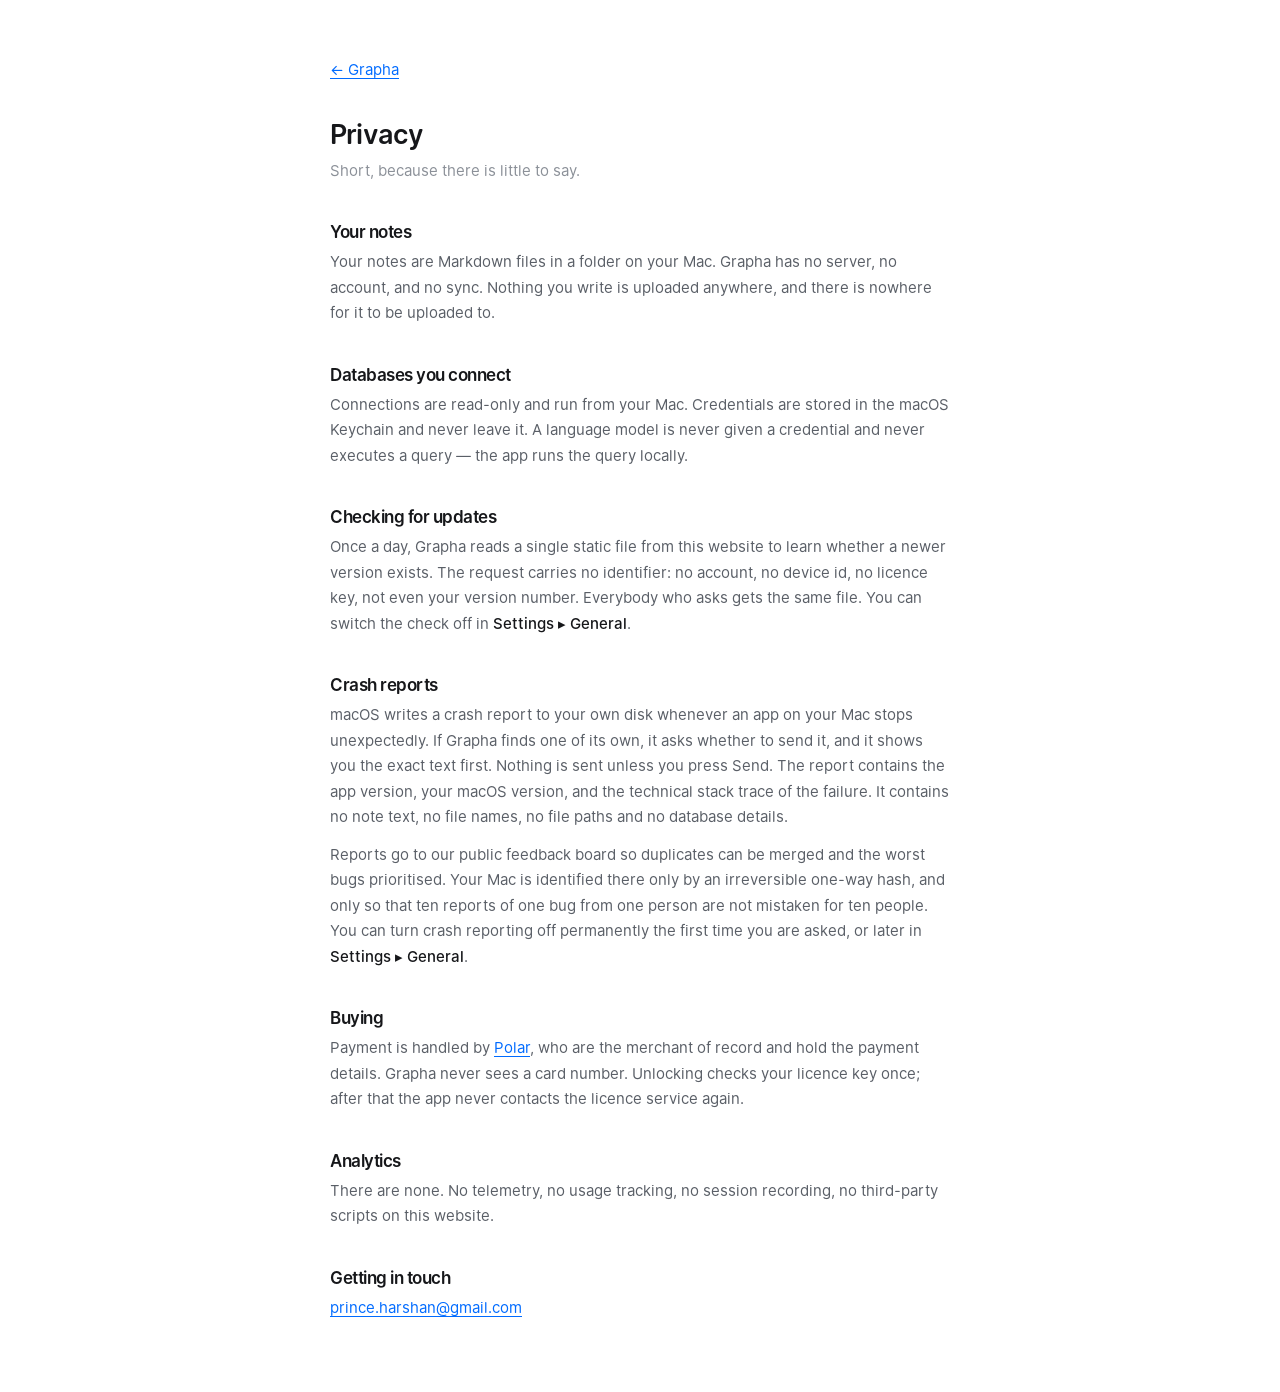
==== privacy.html @ dfa570d2 "The homepage" ====
<!doctype html>
<html lang="en">
<head>
<meta charset="utf-8">
<meta name="viewport" content="width=device-width, initial-scale=1">
<title>Privacy — Grapha</title>
<meta name="theme-color" content="#F7F8FA" media="(prefers-color-scheme: light)">
<meta name="theme-color" content="#121316" media="(prefers-color-scheme: dark)">
<link rel="icon" href="favicon.svg" type="image/svg+xml">
<link rel="stylesheet" href="styles.css">
<style>
  /* A reading page. It borrows the site's tokens from `styles.css` — one
     palette, one type scale, so this page cannot drift away from the homepage
     the way a second stylesheet would. */
  .page { max-width: 660px; margin: 0 auto; padding: 56px 20px 72px; }
  .page h1 { font-size: var(--t-27); font-weight: 600; letter-spacing: -0.028em; margin: 0 0 8px; }
  .page .sub { color: var(--ink-3); margin: 0 0 40px; font-size: var(--t-15); }
  .page h2 { font-size: var(--t-17); font-weight: 600; margin: 40px 0 8px; }
  .page p, .page li { font-size: var(--t-15); line-height: 1.7; color: var(--ink-2); }
  .page p + p { margin-top: 12px; }
  .page ul { padding-left: 1.2em; }
  .page li { margin-bottom: 4px; }
  .page strong { color: var(--ink); font-weight: 500; }
  .page a { color: var(--accent); text-decoration: underline; text-underline-offset: 3px; }
  .back { display: inline-block; margin-bottom: 40px; font-size: var(--t-15); color: var(--ink-3); text-decoration: none; }
  .back:hover { color: var(--ink-2); }
</style>
</head>
<body>
<div class="page">
  <a class="back" href="./">&larr; Grapha</a>

  <h1>Privacy</h1>
  <p class="sub">Short, because there is little to say.</p>

  <h2>Your notes</h2>
  <p>Your notes are Markdown files in a folder on your Mac. Grapha has no server, no account, and no sync. Nothing you write is uploaded anywhere, and there is nowhere for it to be uploaded to.</p>

  <h2>Databases you connect</h2>
  <p>Connections are read-only and run from your Mac. Credentials are stored in the macOS Keychain and never leave it. A language model is never given a credential and never executes a query &mdash; the app runs the query locally.</p>

  <h2>Checking for updates</h2>
  <p>Once a day, Grapha reads a single static file from this website to learn whether a newer version exists. The request carries no identifier: no account, no device id, no licence key, not even your version number. Everybody who asks gets the same file. You can switch the check off in <strong>Settings &#9656; General</strong>.</p>

  <h2>Crash reports</h2>
  <p>macOS writes a crash report to your own disk whenever an app on your Mac stops unexpectedly. If Grapha finds one of its own, it asks whether to send it, and it shows you the exact text first. Nothing is sent unless you press Send. The report contains the app version, your macOS version, and the technical stack trace of the failure. It contains no note text, no file names, no file paths and no database details.</p>
  <p>Reports go to our public feedback board so duplicates can be merged and the worst bugs prioritised. Your Mac is identified there only by an irreversible one-way hash, and only so that ten reports of one bug from one person are not mistaken for ten people. You can turn crash reporting off permanently the first time you are asked, or later in <strong>Settings &#9656; General</strong>.</p>

  <h2>Buying</h2>
  <p>Payment is handled by <a href="https://polar.sh">Polar</a>, who are the merchant of record and hold the payment details. Grapha never sees a card number. Unlocking checks your licence key once; after that the app never contacts the licence service again.</p>

  <h2>Analytics</h2>
  <p>There are none. No telemetry, no usage tracking, no session recording, no third-party scripts on this website.</p>

  <h2>Getting in touch</h2>
  <p><a href="mailto:prince.harshan@gmail.com">prince.harshan@gmail.com</a></p>
</div>
</body>
</html>
---- styles.css ----
/* Generated by site/concepts/tools/mksite.py — edit concepts/base.css and concepts/e.css. */

@font-face { font-family: "Open Runde"; src: url("fonts/OpenRunde-Regular.woff2") format("woff2"); font-weight: 400; font-style: normal; font-display: swap; }
@font-face { font-family: "Open Runde"; src: url("fonts/OpenRunde-Medium.woff2") format("woff2"); font-weight: 500; font-style: normal; font-display: swap; }
@font-face { font-family: "Open Runde"; src: url("fonts/OpenRunde-Semibold.woff2") format("woff2"); font-weight: 600; font-style: normal; font-display: swap; }
@font-face { font-family: "Lora"; src: url("fonts/Lora-roman-latin.woff2") format("woff2"); font-weight: 400; font-style: normal; font-display: swap; }
@font-face { font-family: "Lora"; src: url("fonts/Lora-italic-latin.woff2") format("woff2"); font-weight: 400; font-style: italic; font-display: swap; }
@font-face { font-family: "JetBrains Mono"; src: url("fonts/JetBrainsMono-Regular.woff2") format("woff2"); font-weight: 400; font-style: normal; font-display: swap; }

/* Agent marks. Cursor's and Codex's are near-black, so each sits on the
   same faint neutral disc rather than a white badge — the app's own
   invisible-mask trick, which survives either ground. */
.mark { background-repeat: no-repeat; background-position: center; }
.mark-claude { background-image: url("logos/claude.png"); }
.mark-cursor { background-image: url("logos/cursor.png"); }
.mark-codex { background-image: url("logos/codex.png"); }

/* ═══════════════════════════════════════════════════════════════════════════
   Shared ground for the three landing-page concepts.

   Tokens start from the app's own (DESIGN-SYSTEM.md) and warm the *ground*
   only — this page is the edge layer, where the brand spec says colour and
   warmth are allowed. The editor surfaces drawn inside the page keep the
   app's real cool neutrals so a screenshot never disagrees with the product.
   ═══════════════════════════════════════════════════════════════════════════ */

:root {
  /* Ground — mostly pure white (owner, 2026-08-02). `--paper-deep` is the
     app's own grey (`--page` / GraphaDesign canvas) and is the CONTRAST
     ground: the few sections that need to separate, and nothing else. */
  --paper:        #FFFFFF;
  --paper-deep:   #F7F8FA;
  --surface:      #FFFFFF;
  --surface-sunk: #F7F8FA;

  /* The app's real editor neutrals — cool, unchanged, for product surfaces. */
  --app-canvas:   #F7F8FA;
  --app-surface:  #FFFFFF;
  --app-hairline: #E4E7EC;

  /* The primary button inverts with the ground: dark pill on light, light
     pill on dark. Declared as tokens so one `.cta` serves both themes. */
  --cta-top:  #2B2D33;
  --cta-bot:  #16171A;
  --cta-fg:   #FFFFFF;
  --cta-ts:   0 1px 1px rgba(0, 0, 0, 0.18);
  --cta-edge: rgba(255, 255, 255, 0.10);

  /* Atmosphere. Light pages get almost none of it; dark pages get all of it. */
  --grain:     0;
  /* Pure white means pure white (owner, 2026-08-02): no wash under the hero or
     the closing block, and no halo behind the primary button. Dark keeps all
     three — on a near-black ground the glow is what stops the page reading as
     one flat rectangle. */
  --glow-a:    transparent;
  --glow-b:    transparent;
  --halo-base: transparent;

  --ink:      #16171A;
  --ink-2:    #5A5F67;
  --ink-3:    #8B9098;
  --hairline: rgba(22, 23, 26, 0.065);
  --hairline-2: rgba(22, 23, 26, 0.13);

  --accent:      #006BFF;
  --accent-tint: #E3EEFF;
  --accent-ink:  #0057D1;

  /* Spark palette — the brand's content hues. Used one per section, never two
     in the same frame. */
  --sp-blue:   #0086FC;
  --sp-sky:    #57BEF7;
  --sp-violet: #7A5CFF;
  --sp-green:  #17B877;
  --sp-sun:    #FFB024;
  --sp-coral:  #F26B45;
  --sp-pink:   #F368AC;

  --tint-violet: #ECE7FF;
  --tint-green:  #DBF6EA;
  --tint-sun:    #FFF1D2;
  --tint-coral:  #FDE6DD;

  --font-ui:    "Open Runde", -apple-system, BlinkMacSystemFont, sans-serif;
  --font-prose: "Lora", Georgia, serif;
  --font-mono:  "JetBrains Mono", ui-monospace, SFMono-Regular, monospace;

  /* One scale, used everywhere. */
  --t-11: 11px; --t-13: 13px; --t-15: 15px; --t-17: 17px;
  --t-21: 21px; --t-27: 27px; --t-34: 34px; --t-44: 44px; --t-60: 60px;

  --r-chip: 8px; --r-control: 12px; --r-card: 16px; --r-big: 24px; --r-pill: 999px;

  --page: 1080px;
  --column: 680px;

  /* Single light source, top-down, neutral-not-black (visual-shadow-direction,
     visual-no-pure-black-shadow, visual-layered-shadows). */
  --lift-1: 0 1px 2px rgba(22, 23, 26, 0.05),
            0 2px 6px rgba(22, 23, 26, 0.04);
  --lift-2: 0 1px 2px rgba(22, 23, 26, 0.06),
            0 4px 10px rgba(22, 23, 26, 0.05),
            0 12px 28px rgba(22, 23, 26, 0.04);
  --lift-3: 0 2px 4px rgba(22, 23, 26, 0.07),
            0 10px 24px rgba(22, 23, 26, 0.07),
            0 32px 64px rgba(22, 23, 26, 0.07);

  --t-press: 140ms;
  --t-state: 220ms;
  --t-move:  340ms;
  --ease-out: cubic-bezier(0.22, 1, 0.36, 1);
  --ease-in:  cubic-bezier(0.64, 0, 0.78, 0);
  --ease-soft: cubic-bezier(0.2, 0.85, 0.25, 1);
}

@media (prefers-color-scheme: dark) { :root { color-scheme: dark; } }
:root[data-theme="dark"] { color-scheme: dark; }
:root[data-theme="light"] { color-scheme: light; }

/* Token-level dark. Components never style inside a media query. */
@media (prefers-color-scheme: dark) {
  :root {
    /* Night is nearly black (owner, 2026-08-02: "I also like the blackness of
       dark mode, of option D"). These are D's grounds — the page darker than
       the cards it holds, so elevation still reads without a single hairline
       getting brighter. */
    --paper:        #0B0C0E;
    --paper-deep:   #08090A;
    --surface:      #17181C;
    --surface-sunk: #101115;

    --app-canvas:   #101114;
    --app-surface:  #1A1B1F;
    --app-hairline: #26272C;

    --cta-top:  #FFFFFF;
    --cta-bot:  #E6E7EA;
    --cta-fg:   #0E0F12;
    --cta-ts:   none;
    --cta-edge: rgba(255, 255, 255, 0.90);

    --grain:     0.5;
    --glow-a:    rgba(76, 147, 255, 0.46);
    --glow-b:    rgba(122, 92, 255, 0.20);
    --halo-base: rgba(76, 147, 255, 0.30);

    --ink:      #F2F3F5;
    --ink-2:    #A8ADB5;
    --ink-3:    #767B83;
    --hairline: rgba(255, 250, 245, 0.10);
    --hairline-2: rgba(255, 250, 245, 0.18);

    --accent:      #3A8BFF;
    --accent-tint: #16243D;
    --accent-ink:  #77AEFF;

    --tint-violet: #221D3B;
    --tint-green:  #0E2A21;
    --tint-sun:    #2E2413;
    --tint-coral:  #301B15;

    --lift-1: inset 0 1px 0 0 rgba(255, 250, 245, 0.05),
              0 1px 2px rgba(0, 0, 0, 0.40);
    --lift-2: inset 0 1px 0 0 rgba(255, 250, 245, 0.06),
              0 2px 4px rgba(0, 0, 0, 0.44),
              0 12px 32px rgba(0, 0, 0, 0.32);
    --lift-3: inset 0 1px 0 0 rgba(255, 250, 245, 0.07),
              0 4px 8px rgba(0, 0, 0, 0.48),
              0 32px 64px rgba(0, 0, 0, 0.42);
  }
}

:root[data-theme="dark"] {
  --paper:        #0B0C0E;
  --paper-deep:   #08090A;
  --surface:      #17181C;
  --surface-sunk: #101115;
  --cta-top:  #FFFFFF;
  --cta-bot:  #E6E7EA;
  --cta-fg:   #0E0F12;
  --cta-ts:   none;
  --cta-edge: rgba(255, 255, 255, 0.90);
  --grain:     0.5;
  --glow-a:    rgba(76, 147, 255, 0.46);
  --glow-b:    rgba(122, 92, 255, 0.20);
  --halo-base: rgba(76, 147, 255, 0.30);
  --app-canvas:   #101114;
  --app-surface:  #1A1B1F;
  --app-hairline: #26272C;
  --ink:      #F2F3F5;
  --ink-2:    #A8ADB5;
  --ink-3:    #767B83;
  --hairline: rgba(255, 250, 245, 0.10);
  --hairline-2: rgba(255, 250, 245, 0.18);
  --accent:      #3A8BFF;
  --accent-tint: #16243D;
  --accent-ink:  #77AEFF;
  --tint-violet: #221D3B;
  --tint-green:  #0E2A21;
  --tint-sun:    #2E2413;
  --tint-coral:  #301B15;
  --lift-1: inset 0 1px 0 0 rgba(255, 250, 245, 0.05),
            0 1px 2px rgba(0, 0, 0, 0.40);
  --lift-2: inset 0 1px 0 0 rgba(255, 250, 245, 0.06),
            0 2px 4px rgba(0, 0, 0, 0.44),
            0 12px 32px rgba(0, 0, 0, 0.32);
  --lift-3: inset 0 1px 0 0 rgba(255, 250, 245, 0.07),
            0 4px 8px rgba(0, 0, 0, 0.48),
            0 32px 64px rgba(0, 0, 0, 0.42);
}

:root[data-theme="light"] {
  --paper:        #FFFFFF;
  --paper-deep:   #F7F8FA;
  --surface:      #FFFFFF;
  --surface-sunk: #F7F8FA;
  --cta-top:  #2B2D33;
  --cta-bot:  #16171A;
  --cta-fg:   #FFFFFF;
  --cta-ts:   0 1px 1px rgba(0, 0, 0, 0.18);
  --cta-edge: rgba(255, 255, 255, 0.10);
  --grain:     0;
  /* Pure white means pure white (owner, 2026-08-02): no wash under the hero or
     the closing block, and no halo behind the primary button. Dark keeps all
     three — on a near-black ground the glow is what stops the page reading as
     one flat rectangle. */
  --glow-a:    transparent;
  --glow-b:    transparent;
  --halo-base: transparent;
  --app-canvas:   #F7F8FA;
  --app-surface:  #FFFFFF;
  --app-hairline: #E4E7EC;
  --ink:      #16171A;
  --ink-2:    #5A5F67;
  --ink-3:    #8B9098;
  --hairline: rgba(22, 23, 26, 0.065);
  --hairline-2: rgba(22, 23, 26, 0.13);
  --accent:      #006BFF;
  --accent-tint: #E3EEFF;
  --accent-ink:  #0057D1;
  --tint-violet: #ECE7FF;
  --tint-green:  #DBF6EA;
  --tint-sun:    #FFF1D2;
  --tint-coral:  #FDE6DD;
  --lift-1: 0 1px 2px rgba(22, 23, 26, 0.05), 0 2px 6px rgba(22, 23, 26, 0.04);
  --lift-2: 0 1px 2px rgba(22, 23, 26, 0.06), 0 4px 10px rgba(22, 23, 26, 0.05),
            0 12px 28px rgba(22, 23, 26, 0.04);
  --lift-3: 0 2px 4px rgba(22, 23, 26, 0.07), 0 10px 24px rgba(22, 23, 26, 0.07),
            0 32px 64px rgba(22, 23, 26, 0.07);
}

/* ── Reset ─────────────────────────────────────────────────────────────── */

*, *::before, *::after { box-sizing: border-box; }

body {
  margin: 0;
  background: var(--paper);
  color: var(--ink);
  font-family: var(--font-ui);
  font-size: var(--t-17);
  line-height: 1.55;
  font-synthesis: none;
  -webkit-font-smoothing: antialiased;
  text-rendering: optimizeLegibility;
  overflow-x: hidden;
}

img, svg { display: block; max-width: 100%; }
a { color: inherit; }
button { font: inherit; color: inherit; }

::selection { background: rgba(0, 107, 255, 0.16); }

:where(a, button, summary, [tabindex]):focus-visible {
  outline: 2px solid var(--accent);
  outline-offset: 3px;
  border-radius: 4px;
}

h1, h2, h3, h4 {
  margin: 0;
  font-weight: 600;              /* Bold caps at 600, never 700. */
  letter-spacing: -0.028em;
  line-height: 1.06;
  text-wrap: balance;
}
p { margin: 0; text-wrap: pretty; }

.u-mono { font-family: var(--font-mono); font-variant-numeric: tabular-nums; }
.u-num  { font-variant-numeric: tabular-nums; }

/* ── Small shared pieces every concept uses ────────────────────────────── */

.wrap { width: 100%; max-width: var(--page); margin: 0 auto; padding: 0 32px; }

/* Primary button — full shadow anatomy, one light source, subtle gradient. */
.cta {
  display: inline-flex;
  align-items: center;
  gap: 9px;
  height: 48px;
  padding: 0 22px;
  border: 0;
  border-radius: var(--r-pill);
  background: linear-gradient(to bottom, var(--cta-top), var(--cta-bot));
  color: var(--cta-fg);
  font-size: var(--t-15);
  font-weight: 500;
  text-decoration: none;
  white-space: nowrap;
  cursor: pointer;
  box-shadow:
    0 0 0 0.5px rgba(0, 0, 0, 0.28),
    inset 0 0 0 1px rgba(255, 255, 255, 0.05),
    inset 0 1px 0 var(--cta-edge),
    0 1px 2px rgba(22, 23, 26, 0.14),
    0 2px 5px rgba(22, 23, 26, 0.09),
    0 6px 14px rgba(22, 23, 26, 0.06);
  text-shadow: var(--cta-ts);
  transition: transform var(--t-press) var(--ease-out),
              box-shadow var(--t-press) var(--ease-out);
}
.cta:hover {
  box-shadow:
    0 0 0 0.5px rgba(0, 0, 0, 0.30),
    inset 0 0 0 1px rgba(255, 255, 255, 0.06),
    inset 0 1px 0 var(--cta-edge),
    0 2px 4px rgba(22, 23, 26, 0.16),
    0 6px 12px rgba(22, 23, 26, 0.10),
    0 14px 28px rgba(22, 23, 26, 0.08);
}
.cta:active { transform: scale(0.985); }
.cta .os { opacity: 0.62; }

.cta-quiet {
  display: inline-flex;
  align-items: center;
  gap: 8px;
  height: 48px;
  padding: 0 20px;
  border-radius: var(--r-pill);
  background: var(--surface);
  border: 1px solid var(--hairline);
  box-shadow: var(--lift-1);
  color: var(--ink);
  font-size: var(--t-15);
  font-weight: 500;
  text-decoration: none;
  transition: box-shadow var(--t-press) var(--ease-out),
              border-color var(--t-press) var(--ease-out),
              transform var(--t-press) var(--ease-out);
}
.cta-quiet:hover { box-shadow: var(--lift-2); border-color: var(--hairline-2); }
.cta-quiet:active { transform: scale(0.985); }

/* Eyebrow — uppercase needs tracking (type-letter-spacing-uppercase). */
.eyebrow {
  font-size: var(--t-11);
  font-weight: 600;
  letter-spacing: 0.11em;
  text-transform: uppercase;
}

/* A label as the app draws it: uppercase, unique, one of seven hues. */
.label-pill {
  display: inline-flex;
  align-items: center;
  height: 22px;
  padding: 0 9px;
  border-radius: var(--r-chip);
  font-size: var(--t-11);
  font-weight: 600;
  letter-spacing: 0.08em;
  white-space: nowrap;
}
.lp-violet { background: var(--tint-violet); color: var(--sp-violet); }
.lp-green  { background: var(--tint-green);  color: var(--sp-green); }
.lp-sun    { background: var(--tint-sun);    color: #B4700A; }
.lp-coral  { background: var(--tint-coral);  color: var(--sp-coral); }
.lp-blue   { background: var(--accent-tint); color: var(--accent-ink); }

/* A metric chip as the editor draws it: prose ink, one dotted blue rule. */
.chip-metric {
  border-bottom: 1px dotted rgba(0, 107, 255, 0.55);
  font-variant-numeric: tabular-nums;
  white-space: nowrap;
  cursor: default;
}

/* Agent marks. */
.avatar {
  display: grid;
  place-items: center;
  width: 22px; height: 22px;
  border-radius: 50%;
  background: var(--ink);
  color: var(--paper);
  font-size: 10px;
  font-weight: 600;
  letter-spacing: 0;
  flex: 0 0 auto;
}
.av-claude { background: #D97757; color: #fff; }
.av-codex  { background: #0B0B0B; color: #fff; }
.av-cursor { background: #E5E5E5; color: #111; }

/* Frames that hold a drawn product surface. Concentric radius: the inner
   window is (outer − padding). */
.frame {
  --pad: 12px;
  padding: var(--pad);
  border-radius: calc(var(--r-card) + var(--pad));
  background: var(--surface-sunk);
  border: 1px solid var(--hairline);
}
.frame > * { border-radius: var(--r-card); }

@media (prefers-reduced-motion: reduce) {
  *, *::before, *::after {
    animation-duration: 1ms !important;
    animation-iteration-count: 1 !important;
    transition-duration: 1ms !important;
    scroll-behavior: auto !important;
  }
}

@media (max-width: 860px) {
  :root { --t-60: 40px; --t-44: 32px; --t-34: 27px; }
  .wrap { padding: 0 20px; }
}


/* ═══════════════════════════════════════════════════════════════════════════
   Drawn product surfaces — shared by all three concepts.

   These are HTML/CSS reconstructions of the real app, not screenshots, so the
   page stays a single self-contained file with no image payload. Every value
   that has a counterpart in the app (canvas, hairline, reading column, Lora at
   17/1.65, the 9 % blue selection, the label pill, the dotted metric rule) is
   the app's value.
   ═══════════════════════════════════════════════════════════════════════════ */

/* ── The window ────────────────────────────────────────────────────────── */

.win {
  position: relative;
  overflow: hidden;
  background: var(--app-canvas);
  border: 1px solid var(--hairline);
  border-radius: var(--r-big);
  box-shadow: var(--lift-3);
}
.win-bar {
  display: flex;
  align-items: center;
  gap: 10px;
  height: 38px;
  padding: 0 14px;
}
.lights { display: flex; gap: 7px; }
.lights i { width: 11px; height: 11px; border-radius: 50%; display: block; }
.lights i:nth-child(1) { background: #FF5F57; }
.lights i:nth-child(2) { background: #FEBC2E; }
.lights i:nth-child(3) { background: #28C840; }
.win-title {
  font-size: var(--t-11);
  font-weight: 500;
  letter-spacing: 0.06em;
  text-transform: uppercase;
  color: var(--ink-3);
}
.win-body { padding: 0 8px 8px; }

/* The white writing card that floats inside the window on its 8px grey frame. */
.doc {
  background: var(--app-surface);
  border-radius: 15px;
  box-shadow: var(--lift-1);
  overflow: hidden;
}

/* ── The prose ─────────────────────────────────────────────────────────── */

.prose {
  max-width: var(--column);
  margin: 0 auto;
  padding: 34px 40px 40px;
  font-family: var(--font-prose);
  font-size: var(--t-17);
  line-height: 1.65;
  color: var(--ink);
  letter-spacing: 0;
}
.prose > * + * { margin-top: 15px; }
.prose h1 {
  font-family: var(--font-prose);
  font-size: 25px;
  font-weight: 600;
  line-height: 1.25;
  letter-spacing: -0.01em;
}
.prose h2 {
  font-family: var(--font-prose);
  font-size: var(--t-21);
  font-weight: 600;
  line-height: 1.3;
  letter-spacing: -0.005em;
  margin-top: 26px;
}
.prose ul { margin: 0; padding-left: 1.3em; }
.prose li + li { margin-top: 4px; }
.prose li::marker { color: var(--ink-3); }
.prose blockquote {
  margin: 0;
  padding-left: 16px;
  border-left: 2px solid var(--hairline-2);
  color: var(--ink-2);
  font-style: italic;
}
.prose code {
  padding: 1px 5px;
  border-radius: 6px;
  background: var(--surface-sunk);
  color: var(--ink-2);
  font-family: var(--font-mono);
  font-size: 0.8em;
}
.prose .sel { background: rgba(0, 107, 255, 0.09); border-radius: 2px; }
.prose .caret-pill {
  display: inline-block;
  width: 2.5px;
  height: 1.05em;
  vertical-align: -0.18em;
  margin: 0 -1px;
  border-radius: 1.5px;
  background: var(--accent);
  animation: caret-blink 1.1s steps(1, end) infinite;
}
@keyframes caret-blink { 0%, 55% { opacity: 1; } 56%, 100% { opacity: 0; } }

/* ── The bottom bar — the one place uppercase survives ─────────────────── */

.doc-bar {
  display: flex;
  align-items: center;
  gap: 12px;
  padding: 8px 16px;
  border-top: 1px solid var(--app-hairline);
  color: var(--ink-3);
  font-family: var(--font-ui);
}
.doc-bar span {
  font-size: var(--t-11);
  font-weight: 500;
  letter-spacing: 0.07em;
  text-transform: uppercase;
}
.doc-bar .grow { flex: 1; }
.doc-bar .dot { width: 3px; height: 3px; border-radius: 50%; background: currentColor; opacity: 0.6; }

/* ── A comment thread, as the right panel draws it ─────────────────────── */

.thread {
  padding: 14px;
  background: var(--surface);
  border: 1px solid var(--hairline);
  border-radius: var(--r-card);
  box-shadow: var(--lift-2);
  font-family: var(--font-ui);
}
.thread .quoted {
  padding-left: 10px;
  border-left: 2px solid var(--sp-sun);
  color: var(--ink-3);
  font-family: var(--font-prose);
  font-size: var(--t-13);
  font-style: italic;
  line-height: 1.5;
}
.msg { display: flex; gap: 10px; margin-top: 14px; }
.msg .who {
  font-size: var(--t-13);
  font-weight: 600;
  letter-spacing: -0.005em;
}
.msg .when { font-size: var(--t-11); color: var(--ink-3); margin-left: 6px; font-weight: 400; }
.msg .body { font-size: var(--t-13); line-height: 1.55; color: var(--ink-2); margin-top: 2px; }

/* ── A suggested edit, hunk by hunk ────────────────────────────────────── */

.hunk {
  overflow: hidden;
  background: var(--surface);
  border: 1px solid var(--hairline);
  border-radius: var(--r-card);
  box-shadow: var(--lift-2);
  font-family: var(--font-prose);
  font-size: var(--t-15);
  line-height: 1.6;
}
.hunk .row { padding: 9px 14px; display: flex; gap: 10px; }
.hunk .row + .row { border-top: 1px solid var(--hairline); }
.hunk .mk {
  font-family: var(--font-mono);
  font-size: var(--t-13);
  line-height: 1.75;
  flex: 0 0 auto;
  opacity: 0.75;
}
.hunk .del { background: color-mix(in srgb, var(--sp-coral) 9%, transparent); }
.hunk .del .mk { color: var(--sp-coral); }
.hunk .del .tx { color: var(--ink-3); text-decoration: line-through; text-decoration-thickness: 1px; }
.hunk .add { background: color-mix(in srgb, var(--sp-green) 10%, transparent); }
.hunk .add .mk { color: var(--sp-green); }
.hunk .foot {
  display: flex;
  align-items: center;
  gap: 8px;
  padding: 9px 12px;
  border-top: 1px solid var(--hairline);
  background: var(--surface-sunk);
  font-family: var(--font-ui);
}
.hunk .foot .grow { flex: 1; }
.hunk .src {
  display: inline-flex; align-items: center; gap: 7px;
  font-size: var(--t-11); color: var(--ink-3);
}
.mini {
  height: 28px;
  padding: 0 12px;
  border-radius: var(--r-chip);
  border: 1px solid var(--hairline);
  background: var(--surface);
  font-size: var(--t-13);
  font-weight: 500;
  cursor: pointer;
  box-shadow: var(--lift-1);
  transition: transform var(--t-press) var(--ease-out),
              box-shadow var(--t-press) var(--ease-out);
}
.mini:hover { box-shadow: var(--lift-2); }
.mini:active { transform: scale(0.96); }
.mini.ok { background: var(--sp-green); border-color: transparent; color: #fff; }

/* ── A chart, as the editor draws it ───────────────────────────────────── */

.chart {
  padding: 16px 18px 12px;
  background: var(--app-surface);
  border: 1px solid var(--app-hairline);
  border-radius: var(--r-control);
}
.chart .bars { display: flex; align-items: flex-end; gap: 10px; height: 118px; }
.chart .bars i {
  flex: 1;
  display: block;
  border-radius: 4px 4px 2px 2px;
  background: var(--sp-blue);
  transform-origin: bottom;
  animation: bar-rise 1.1s var(--ease-soft) both;
}
@keyframes bar-rise { from { transform: scaleY(0.02); } to { transform: scaleY(1); } }
.chart .axis {
  display: flex;
  justify-content: space-between;
  margin-top: 9px;
  font-family: var(--font-mono);
  font-size: 10px;
  color: var(--ink-3);
}

/* ── Home cards ────────────────────────────────────────────────────────── */

.hcard {
  padding: 16px 16px 13px;
  background: var(--app-surface);
  border: 1px solid var(--app-hairline);
  border-radius: 15px;
  box-shadow: var(--lift-1);
  font-family: var(--font-ui);
  transition: box-shadow var(--t-state) var(--ease-out),
              transform var(--t-state) var(--ease-out);
}
.hcard:hover { box-shadow: var(--lift-2); transform: translateY(-2px); }
.hcard h4 { font-size: var(--t-15); letter-spacing: -0.012em; }
.hcard p {
  margin-top: 6px;
  font-size: var(--t-13);
  line-height: 1.5;
  color: var(--ink-3);
  -webkit-mask-image: linear-gradient(180deg, #000 55%, transparent 100%);
  mask-image: linear-gradient(180deg, #000 55%, transparent 100%);
}
.hcard .foot {
  display: flex; align-items: center; gap: 6px;
  margin-top: 12px;
  font-size: var(--t-11);
  color: var(--ink-3);
}
.hcard .foot .grow { flex: 1; }
.hcard .avatar { width: 18px; height: 18px; font-size: 9px; }

/* ── A file listing, because the file is the point ─────────────────────── */

.files {
  padding: 14px 16px;
  background: var(--surface);
  border: 1px solid var(--hairline);
  border-radius: var(--r-card);
  font-family: var(--font-mono);
  font-size: var(--t-13);
  line-height: 2;
  color: var(--ink-2);
  box-shadow: var(--lift-1);
  overflow-x: auto;
}
.files b { color: var(--ink); font-weight: 400; }
.files .dim { color: var(--ink-3); }

/* ── The agent's own voice: the whisper ────────────────────────────────── */

.whisper {
  display: inline-flex;
  align-items: center;
  gap: 9px;
  padding: 7px 14px 7px 9px;
  border-radius: var(--r-pill);
  background: var(--surface);
  border: 1px solid var(--hairline);
  box-shadow: var(--lift-2);
  font-size: var(--t-13);
  color: var(--ink-2);
}
.spiral { width: 15px; height: 15px; flex: 0 0 auto; }
.spiral circle {
  fill: none;
  stroke: var(--accent);
  stroke-width: 1.6;
  stroke-linecap: round;
  stroke-dasharray: 20 34;
  transform-origin: center;
  animation: spin 1.15s linear infinite;
}
@keyframes spin { to { transform: rotate(360deg); } }

@media (max-width: 700px) {
  .prose { padding: 22px 20px 26px; }
}


/* ═══════════════════════════════════════════════════════════════════════════
   Concept E — the owner's cut.

   Assembled from the two concepts he kept: D's chrome (the small centred pill
   nav, the tilted product stage over a wash of light, the split feature rows,
   the price card) and B's warmth (the four-word value band, the detail cards,
   the spark-coloured chart). The floating sticker cluster B put either side of
   the headline is gone — owner, 2026-08-02: too noisy.

   Unlike D this is NOT single-theme. Every value comes from a token declared
   in base.css, so light and dark are the same page under two palettes — the
   glow, the grain and the primary button all follow the ground rather than
   being painted onto it.
   ═══════════════════════════════════════════════════════════════════════════ */

#e { background: var(--paper); color: var(--ink); }

/* Near-black flats band on cheap panels; the noise fixes it. `--grain` is 0
   in light, so the layer is inert rather than conditionally rendered. */
#e .grain {
  position: fixed; inset: 0; z-index: 0; pointer-events: none;
  opacity: var(--grain);
  background-image: url("data:image/svg+xml,%3Csvg xmlns='http://www.w3.org/2000/svg' width='160' height='160'%3E%3Cfilter id='n'%3E%3CfeTurbulence type='fractalNoise' baseFrequency='0.85' numOctaves='3' stitchTiles='stitch'/%3E%3CfeColorMatrix type='saturate' values='0'/%3E%3C/filter%3E%3Crect width='160' height='160' filter='url(%23n)' opacity='.05'/%3E%3C/svg%3E");
}
#e > *:not(.grain) { position: relative; z-index: 1; }

/* ── The mark ──────────────────────────────────────────────────────────── */

/* The real Grapha mark, from Assets.xcassets/grapha-mark. It is a filled
   shape, so it takes the accent directly rather than a stroke colour. */
#e .brand {
  display: inline-flex; align-items: center; gap: 9px;
  font-size: var(--t-15); font-weight: 600; letter-spacing: -0.02em;
  text-decoration: none;
}
/* The supplied wordmark: the mark keeps #FF4500, the letters take `color`. */
#e .brand .wm { height: 19px; width: auto; aspect-ratio: 804 / 199; flex: 0 0 auto; }
#e .brand { gap: 0; color: var(--ink); }
#e footer .brand .wm { height: 21px; }

/* The real vendor marks (build/mklogos.py) stand in for the letter avatars —
   the owner's call: an agent signs with its own logo, not an initial. */
/* Cursor's and Codex's marks are near-black, so on a dark surface they vanish.
   Every mark sits on the same faint neutral disc — the app's own "invisible
   mask" trick — which keeps them legible on either ground without inventing a
   white badge that reads as decoration. */
#e .mark {
  width: 22px; height: 22px;
  border-radius: 50%;
  background-color: color-mix(in srgb, var(--ink) 9%, transparent);
  background-size: 70%;
}

/* ── Nav: a small centred pill ─────────────────────────────────────────── */

#e .nav-hold {
  position: sticky; top: 0; z-index: 40;
  display: flex; justify-content: center;
  padding: 16px 16px 0;
}
#e .nav {
  display: flex; align-items: center; gap: 8px;
  padding: 6px 6px 6px 16px;
  border-radius: var(--r-pill);
  background: color-mix(in srgb, var(--surface) 78%, transparent);
  -webkit-backdrop-filter: saturate(180%) blur(22px);
  backdrop-filter: saturate(180%) blur(22px);
  border: 1px solid var(--hairline);
  box-shadow: var(--lift-2);
}
#e .nav-links { display: flex; gap: 18px; padding: 0 12px; }
#e .nav-links a { font-size: var(--t-13); color: var(--ink-3); text-decoration: none;
  transition: color var(--t-press) var(--ease-out); }
#e .nav-links a:hover { color: var(--ink); }
#e .nav .cta { height: 34px; padding: 0 15px; font-size: var(--t-13); }

/* On dark the button is the one lit object on the page, so it earns a halo. */
#e .cta { box-shadow:
    0 0 0 0.5px rgba(0, 0, 0, 0.30),
    inset 0 1px 0 var(--cta-edge),
    0 1px 2px rgba(0, 0, 0, 0.22),
    0 6px 18px rgba(0, 0, 0, 0.14),
    0 0 40px var(--glow-a); }
#e .cta:hover { box-shadow:
    0 0 0 0.5px rgba(0, 0, 0, 0.32),
    inset 0 1px 0 var(--cta-edge),
    0 2px 4px rgba(0, 0, 0, 0.24),
    0 10px 26px rgba(0, 0, 0, 0.18),
    0 0 60px var(--glow-a); }

/* ── Hero ──────────────────────────────────────────────────────────────── */

#e .hero { position: relative; padding: 86px 0 0; text-align: center; overflow: hidden; }
/* D's hero proportions, restored once the sticker cluster came out (owner,
   2026-08-02): with nothing flanking the headline it can take the whole width,
   so it goes back to D's fluid 46-88px over a 13ch measure. B's smaller 60px
   existed only to leave room for the stickers.

   Scoped to the hero's own column, because an unscoped `#e h1` also matched the
   H1 inside the product mock and centred a document title that the app draws
   hard against the reading column's left edge. */
#e .hero > .wrap h1 {
  margin: 0 auto;
  /* Two sentences, two lines — the break is authored, not left to a measure
     that would split "And then they / get done." */
  max-width: 24ch;
  font-size: clamp(34px, 6.2vw, 84px);
  text-wrap: nowrap;
  font-weight: 600;
  letter-spacing: -0.045em;
  line-height: 0.98;
}
#e .sub {
  margin: 24px auto 0;
  max-width: 50ch;
  font-size: var(--t-21);
  line-height: 1.45;
  color: var(--ink-2);
  letter-spacing: -0.012em;
}
#e .buttons { display: flex; justify-content: center; align-items: center; gap: 14px;
  margin-top: 34px; flex-wrap: wrap; }
#e .buttons .fine { font-size: var(--t-15); color: var(--ink-3); }

/* ── The stage: the product, drawn to the app's own measurements ────────── */

/* The hero above is centred; a document is not. */
#e .stage {
  position: relative;
  margin-top: 60px;
  padding: 0 24px 120px;
  perspective: 2000px;
  text-align: left;
}
#e .glow {
  position: absolute;
  left: 50%; top: 40px;
  width: min(1240px, 120%); height: 560px;
  transform: translateX(-50%);
  background:
    radial-gradient(48% 52% at 50% 42%, var(--glow-a), transparent 70%),
    radial-gradient(70% 62% at 50% 50%, var(--glow-b), transparent 74%);
  filter: blur(34px);
  pointer-events: none;
}

/* One shallow tilt that lies down when you approach it. D's gesture, kept; the
   detached floating side-card it used to fly alongside is gone, because the app
   has no such object — the comments panel lives INSIDE the window, in the grey
   the writing canvas floats on. */
#e .app-hold {
  position: relative;
  max-width: 1180px;
  margin: 0 auto;
  transform: rotateX(5deg);
  transform-origin: 50% 0;
  transition: transform 560ms var(--ease-soft);
}
#e .app-hold:hover { transform: rotateX(0deg); }

/* The window. `--app-canvas` is the app grey; the card inside it is white with
   an EQUAL 8px frame on all four sides (owner, 2026-07-23). */
#e .app {
  position: relative;
  padding: 8px;
  border-radius: 14px;
  background: var(--app-canvas);
  box-shadow:
    0 0 0 0.5px var(--hairline-2),
    0 2px 6px rgba(22, 23, 26, 0.10),
    0 24px 48px rgba(22, 23, 26, 0.13),
    0 60px 120px rgba(22, 23, 26, 0.10);
}

/* macOS puts these at the window's top-left; Grapha nudges them in by 10/9, so
   they land on the white card rather than hugging the corner. */
#e .app-lights {
  position: absolute; z-index: 3;
  left: 17px; top: 16px;
  display: flex; gap: 8px;
}
#e .app-lights i { width: 12px; height: 12px; border-radius: 50%; display: block; }
#e .app-lights i:nth-child(1) { background: #FF5F57; }
#e .app-lights i:nth-child(2) { background: #FEBC2E; }
#e .app-lights i:nth-child(3) { background: #28C840; }

/* The canvas and the panel are flex siblings — which is exactly why the panel
   PUSHES the writing column instead of covering it (decision 54). */
#e .app-row { display: flex; height: 560px; gap: 8px; }

#e .app-card {
  position: relative;
  flex: 1 1 auto;
  min-width: 0;
  display: flex;
  flex-direction: column;
  overflow: hidden;
  border-radius: 15px;
  background: var(--app-surface);
  border: 1px solid var(--app-hairline);
  box-shadow: 0 1px 3px rgba(18, 18, 32, 0.06);
}

/* Esc: 28px tall, radius 5, at 20/28 inside the card, resting at 70% opacity. */
#e .app-esc {
  position: absolute; z-index: 2;
  left: 20px; top: 28px;
  display: inline-flex; align-items: center;
  height: 28px; padding: 0 12px;
  border-radius: 5px;
  background: var(--surface-sunk);
  border: 1px solid var(--app-hairline);
  font-size: 10px; font-weight: 500; letter-spacing: 0.12em;
  text-transform: uppercase;
  color: var(--ink-3);
  opacity: 0.7;
}

#e .app-scroll { flex: 1 1 auto; min-height: 0; overflow: hidden; }

/* The 660px reading measure, the user's serif voice, 17/31. The real app opens
   a note with `leading × 6` of air above the title; the mock shows the document
   nudged up so the bar and the panel fit in one frame. */
#e .app-col {
  max-width: 660px;
  margin: 0 auto;
  padding: 118px 24px 0;
  font-family: var(--font-prose);
  font-size: 17px;
  line-height: 31px;
  color: var(--ink);
}
#e .app-col > * + * { margin-top: 31px; }
#e .app-col h1 {
  font-family: var(--font-prose);
  font-size: 34px; font-weight: 600;
  line-height: 1.3; letter-spacing: -0.011em;
}
#e .app-col p { font-family: var(--font-prose); }
#e .app-col ul { margin: 0; padding-left: 1.25em; }
#e .app-col li::marker { color: var(--ink-3); }
#e .app-col .sel { background: rgba(0, 107, 255, 0.09); border-radius: 2px; }
/* Ours, not the browser's: a 2.7px rounded pill that rests between keystrokes. */
#e .app-col .caret-pill {
  display: inline-block;
  width: 2.7px; height: 1.05em;
  margin: 0 0 -0.18em 1px;
  border-radius: 2px;
  background: var(--accent);
  animation: caret-rest 1.1s steps(1, end) infinite;
}
@keyframes caret-rest { 0%, 55% { opacity: 1 } 56%, 100% { opacity: 0 } }

/* The bottom bar, pinned inside the card: 40px, 16px side padding, one hairline
   above it, items at 10px / 500 / 0.12em uppercase. */
#e .app-bar {
  flex: 0 0 auto;
  display: flex; align-items: center; gap: 0;
  height: 40px; padding: 0 16px;
  border-top: 1px solid var(--app-hairline);
  font-size: 10px; font-weight: 500; letter-spacing: 0.12em;
  text-transform: uppercase;
  color: var(--ink-3);
}
#e .app-bar .bi { padding: 4px 8px; border-radius: 5px; }
#e .app-bar .bnum { font-variant-numeric: tabular-nums; }
#e .app-bar .bsep { margin: 0 8px; letter-spacing: 0; }
#e .app-bar .bgrow { flex: 1; }
#e .app-bar .bpill { height: 18px; padding: 0 7px; font-size: 9px; }

/* The comments panel: 360px, embedded in the grey rather than floating on it. */
#e .app-panel { flex: 0 0 300px; padding: 18px 10px 0 0; }
#e .pcard {
  padding: 16px;
  border-radius: 15px;
  background: var(--app-surface);
  border: 1px solid var(--app-hairline);
}
#e .ptype { margin-bottom: 10px; font-size: 11px; font-weight: 500; color: var(--ink-3); }
#e .pquote {
  margin-bottom: 12px; padding-left: 10px;
  border-left: 2px solid var(--sp-sun);
  font-family: var(--font-prose); font-size: 13px; font-style: italic;
  color: var(--ink-2);
}
#e .pwho { display: flex; align-items: center; gap: 6px; margin-bottom: 8px; }
#e .pwho .mark { width: 24px; height: 24px; background-color: transparent; }
#e .pname { font-size: 14px; font-weight: 600; }
#e .pwhen { margin-left: auto; font-size: 11px; color: var(--ink-3); }
#e .pbody { font-size: 14px; line-height: 1.5; color: var(--ink); }
#e .pacts { display: flex; gap: 6px; margin-top: 14px; }
#e .pbtn {
  flex: 1; height: 30px;
  border: 1px solid var(--app-hairline); border-radius: 10px;
  background: var(--app-surface);
  font-size: 11px; font-weight: 500;
  cursor: pointer;
  transition: background var(--t-press) var(--ease-out),
              border-color var(--t-press) var(--ease-out);
}
#e .pbtn:hover { background: var(--surface-sunk); border-color: var(--hairline-2); }

/* ── Ground rhythm ─────────────────────────────────────────────────────── */

/* The page is white. `.tinted` is the exception — the app's own grey, used
   only where a section has to separate from the one above it (owner,
   2026-08-02: "mostly pure white except a few sections that need contrast"). */
#e .tinted { background: var(--paper-deep); border-block: 1px solid var(--hairline); }

/* ── The loop ──────────────────────────────────────────────────────────────
   The page's thesis, so it gets a stage: four cards, each carrying one real
   fragment of the app rather than an icon standing in for it. `<ol>` because
   the order is load-bearing — Write, Crystalize, Do, Review is the product's
   own loop, not a decorative sequence — and the step names carry it, so no
   `01/02/03` counters are needed on top. */

#e .loop {
  display: grid;
  grid-template-columns: repeat(2, minmax(0, 1fr));
  gap: 16px;
  margin: 44px 0 0;
  padding: 0;
  list-style: none;
  counter-reset: none;
}
#e .loop > li {
  padding: 26px;
  border-radius: var(--r-big);
  background: var(--surface);
  border: 1px solid var(--hairline);
  transition: transform 400ms var(--ease-soft), box-shadow 400ms var(--ease-soft);
}
#e .loop > li:hover { transform: translateY(-4px); box-shadow: var(--lift-2); }
#e .loop .step {
  display: block;
  font-size: var(--t-11); font-weight: 600; letter-spacing: 0.11em;
  text-transform: uppercase; color: var(--accent);
}
#e .loop h4 { margin-top: 10px; font-size: var(--t-21); letter-spacing: -0.025em; }
#e .loop > li > p { margin-top: 8px; font-size: var(--t-15); line-height: 1.55; color: var(--ink-2); }

/* Concentric: the well sits inside the card's 26px padding. */
#e .lstage {
  display: flex; flex-direction: column; justify-content: center; gap: 12px;
  min-height: 152px;
  margin-top: 20px;
  padding: 18px;
  border-radius: var(--r-card);
  background: var(--paper-deep);
  border: 1px solid var(--hairline);
}

/* 1 — the rough version, in the user's own serif voice. */
#e .lrough { font-family: var(--font-prose); font-size: var(--t-15); line-height: 1.75; }
#e .lrough b { display: block; margin-bottom: 6px; font-size: var(--t-21); font-weight: 600;
  letter-spacing: -0.011em; }
#e .lrough div { color: var(--ink-2); }

/* 2 — an anchored comment, as the panel draws it. */
#e .lcomment { display: flex; gap: 10px; align-items: flex-start; }
#e .lcomment .mark { width: 24px; height: 24px; background-color: transparent; flex: 0 0 auto; }
#e .lname { font-size: var(--t-13); font-weight: 600; }
#e .lcomment p { margin-top: 4px; font-size: var(--t-13); line-height: 1.5; color: var(--ink-2); }

/* 3 — checked-off work, and one instrument carrying one fact. */
#e .ltodo { margin: 0; padding: 0; list-style: none; display: grid; gap: 9px; }
#e .ltodo li { display: flex; gap: 9px; align-items: center;
  font-family: var(--font-prose); font-size: var(--t-15); color: var(--ink); }
#e .ltodo svg { width: 15px; height: 15px; flex: 0 0 auto; color: var(--sp-green); }
#e .ltodo .box { width: 13px; height: 13px; margin: 0 1px; flex: 0 0 auto;
  border: 1.5px solid var(--hairline-2); border-radius: 4px; }
#e .ltodo .done { color: var(--ink-3); text-decoration: line-through;
  text-decoration-thickness: 1px; text-decoration-color: var(--hairline-2); }
#e .linstr {
  margin-top: 4px; padding: 11px 13px;
  border-radius: var(--r-control);
  background: var(--surface);
  border: 1px solid var(--hairline);
}
#e .lfact { font-size: var(--t-13); font-weight: 500; font-variant-numeric: tabular-nums; }
#e .lbar { display: block; height: 3px; margin-top: 9px; border-radius: 2px;
  background: var(--hairline-2); overflow: hidden; }
#e .lbar i { display: block; height: 100%; border-radius: 2px; background: var(--sp-green); }

/* 4 — a review hunk, at card scale. */
#e .lhunk { border-radius: var(--r-control); overflow: hidden; background: var(--surface);
  border: 1px solid var(--hairline); }
#e .lhunk .row { display: flex; gap: 9px; padding: 8px 12px;
  font-family: var(--font-prose); font-size: var(--t-13); }
#e .lhunk .mk { font-family: var(--font-mono); font-size: var(--t-11); width: 9px; flex: 0 0 auto; }
#e .lhunk .del { background: color-mix(in srgb, var(--sp-coral) 9%, transparent); }
#e .lhunk .del .mk { color: var(--sp-coral); }
#e .lhunk .del .tx { color: var(--ink-3); text-decoration: line-through; text-decoration-thickness: 1px; }
#e .lhunk .add { background: color-mix(in srgb, var(--sp-green) 10%, transparent); }
#e .lhunk .add .mk { color: var(--sp-green); }
#e .lhunk .foot { display: flex; align-items: center; gap: 8px; padding: 9px 12px;
  border-top: 1px solid var(--hairline); font-size: var(--t-11); color: var(--ink-3); }
#e .lhunk .src { display: inline-flex; align-items: center; gap: 6px; }
#e .lhunk .src .mark { width: 15px; height: 15px; background-color: transparent; }
#e .lhunk .grow { flex: 1; }
#e .lhunk .mini { height: 25px; padding: 0 11px; border-radius: 7px; cursor: pointer;
  background: var(--surface); border: 1px solid var(--hairline); color: var(--ink);
  font-size: var(--t-11); font-weight: 500; }
#e .lhunk .mini.ok { background: var(--sp-green); border-color: transparent; color: #fff; }

#e .loop-foot {
  margin-top: 28px; text-align: center;
  font-size: var(--t-21); letter-spacing: -0.015em; color: var(--ink-2);
}

/* ── Split feature rows ────────────────────────────────────────────────── */

#e section { padding: 104px 0; }
#e .eyebrow { color: var(--accent); }
#e h2 {
  font-size: clamp(32px, 4.2vw, 54px);
  font-weight: 600;
  letter-spacing: -0.04em;
  line-height: 1.03;
  margin-top: 14px;
}
#e .lead { margin-top: 20px; max-width: 46ch; font-size: var(--t-17);
  line-height: 1.62; color: var(--ink-2); }

#e .split { display: grid; grid-template-columns: minmax(0,.88fr) minmax(0,1.12fr);
  gap: 60px; align-items: center; }
#e .split.flip > *:first-child { order: 2; }
#e .split h2 { font-size: clamp(28px, 3.2vw, 42px); }

/* A pane, tilted, with its own light under it. */
#e .tilt { position: relative; }
#e .tilt::before {
  content: "";
  position: absolute; inset: 12% 6% -6%;
  background: radial-gradient(50% 60% at 50% 50%, var(--halo, var(--halo-base)), transparent 70%);
  filter: blur(30px);
  z-index: 0;
}
#e .tilt > * { position: relative; z-index: 1; }
#e .tilt.l > * { transform: rotateZ(-1.6deg); }
#e .tilt.r > * { transform: rotateZ(1.6deg); }

#e .ticks { margin: 26px 0 0; padding: 0; list-style: none; display: grid; gap: 12px; }
#e .ticks li { display: flex; gap: 11px; align-items: flex-start;
  font-size: var(--t-15); color: var(--ink-2); }
#e .ticks b { color: var(--ink); font-weight: 500; }
#e .ticks svg { width: 17px; height: 17px; margin-top: 3px; flex: 0 0 auto; color: var(--accent); }

/* ── The scope card: what a run was handed, and what it wasn't ──────────── */

#e .scope {
  padding: 18px;
  border-radius: var(--r-big);
  background: var(--surface);
  border: 1px solid var(--hairline);
  box-shadow: var(--lift-2);
}
#e .scope-head {
  display: flex; align-items: center; gap: 8px;
  padding-bottom: 12px; margin-bottom: 4px;
  border-bottom: 1px solid var(--hairline);
  font-size: var(--t-13); font-weight: 500;
}
#e .scope-head .mark { width: 20px; height: 20px; background-color: transparent; }
#e .scope-row {
  display: flex; align-items: center; gap: 10px;
  padding: 9px 2px;
  font-size: var(--t-13);
}
#e .scope-row .fn { font-family: var(--font-mono); font-size: var(--t-13); }
#e .scope-row .label-pill { flex: 0 0 auto; }
/* The denied half reads as absence, not as an error: no red, no strike, just
   less ink — a document the run was never given has nothing wrong with it. */
#e .scope-row.off { opacity: 0.4; }
#e .scope-row.off .fn { color: var(--ink-2); }
#e .nolabel {
  display: inline-flex; align-items: center; height: 22px; padding: 0 9px;
  border-radius: var(--r-chip);
  border: 1px dashed var(--hairline-2);
  font-size: var(--t-11); font-weight: 500; letter-spacing: 0.06em;
  color: var(--ink-3); white-space: nowrap;
}
#e .scope-sep {
  margin: 10px 0 2px; padding-top: 12px;
  border-top: 1px solid var(--hairline);
  font-size: var(--t-11); font-weight: 600; letter-spacing: 0.11em;
  text-transform: uppercase; color: var(--ink-3);
}

/* ── Details that matter ───────────────────────────────────────────────── */

#e .details { display: grid; grid-template-columns: repeat(2, 1fr); gap: 16px; margin-top: 42px; }
#e .dcard {
  padding: 26px;
  border-radius: var(--r-big);
  background: var(--surface);
  border: 1px solid var(--hairline);
  transition: transform 400ms var(--ease-soft), box-shadow 400ms var(--ease-soft);
}
#e .dcard:hover { transform: translateY(-4px); box-shadow: var(--lift-2); }
#e .dcard h4 { font-size: var(--t-21); letter-spacing: -0.025em; }
#e .dcard p { margin-top: 8px; font-size: var(--t-15); line-height: 1.55; color: var(--ink-2); }
/* Concentric: the inner stage sits inside the card's 26px padding. */
#e .dcard .stagealt {
  display: grid; place-items: center;
  min-height: 132px;
  margin-top: 20px;
  padding: 18px;
  border-radius: var(--r-card);
  background: var(--paper-deep);
  border: 1px solid var(--hairline);
}
/* Lock-in draws itself: the stage goes dark in BOTH themes, because what the
   mode does is take the room away from around the sentence. The Esc pill is the
   app's own — radius 5, 10px/0.12em uppercase, dimmed to .7. */
#e .dcard .stagealt.lockin {
  position: relative;
  background: #0B0C0E;
  border-color: rgba(255, 250, 245, 0.10);
}
#e .li-line {
  font-family: var(--font-prose);
  font-size: var(--t-17);
  line-height: 1.6;
  text-align: center;
  color: #EDEEF0;
}
#e .li-esc {
  position: absolute; left: 12px; top: 12px;
  display: grid; place-items: center;
  height: 24px; padding: 0 10px;
  border-radius: 5px;
  background: rgba(255, 250, 245, 0.06);
  border: 1px solid rgba(255, 250, 245, 0.12);
  font-size: 10px; font-weight: 500; letter-spacing: 0.12em;
  text-transform: uppercase; color: #9AA0A8;
  opacity: 0.7;
}

/* ── Price ─────────────────────────────────────────────────────────────── */

#e .price {
  max-width: 560px; margin: 44px auto 0; padding: 36px;
  border-radius: var(--r-big);
  background: linear-gradient(to bottom, var(--surface), var(--surface-sunk));
  border: 1px solid var(--hairline);
  box-shadow: var(--lift-3);
  text-align: center;
}
#e .price .amount { font-size: 72px; font-weight: 600; letter-spacing: -0.045em;
  line-height: 1; font-variant-numeric: tabular-nums; }
#e .price .once { margin-top: 10px; color: var(--ink-3); }
#e .price ul { margin: 28px 0 0; padding: 0; list-style: none; display: grid; gap: 11px;
  text-align: left; }
#e .price li { display: flex; gap: 10px; font-size: var(--t-15); color: var(--ink-2); }
#e .price li svg { width: 17px; height: 17px; margin-top: 3px; flex: 0 0 auto; color: var(--accent); }
#e .price .cta { margin-top: 28px; width: 100%; justify-content: center; }
#e .price .fine { margin-top: 14px; font-size: var(--t-13); color: var(--ink-3); }

/* ── FAQ ───────────────────────────────────────────────────────────────── */

#e .faq { max-width: 740px; margin: 40px auto 0; }
#e details { border-bottom: 1px solid var(--hairline); padding: 20px 0; }
#e summary { display: flex; align-items: center; gap: 16px; cursor: pointer; list-style: none;
  font-size: var(--t-17); font-weight: 500; letter-spacing: -0.015em; }
#e summary::-webkit-details-marker { display: none; }
#e summary .grow { flex: 1; }
#e summary .pm { width: 20px; height: 20px; flex: 0 0 auto; color: var(--ink-3);
  transition: transform var(--t-state) var(--ease-out); }
#e details[open] summary .pm { transform: rotate(45deg); }
#e details p { margin-top: 12px; font-size: var(--t-15); line-height: 1.65; color: var(--ink-2); }

/* ── Close + footer ────────────────────────────────────────────────────── */

/* No border of its own: `.tinted` already draws the rule above and below, and
   the two stacked read as one heavy double stroke. */
#e .end { position: relative; padding: 124px 0; text-align: center; overflow: hidden; }
#e .end .glow { top: auto; bottom: -180px; height: 420px; }
#e .end h2 { font-size: clamp(34px, 4.6vw, 58px); max-width: 17ch; margin: 0 auto; }
#e .end p { margin: 20px auto 0; max-width: 46ch; font-size: var(--t-17); color: var(--ink-2); }

#e footer { padding: 0 0 54px; }
/* No rule of its own. The tinted closing band already draws one at this exact
   seam, and the two — one full-bleed, one capped at the wrap — read as a broken
   double stroke rather than a line (owner, 2026-08-02). */
#e footer .fbrand { padding-top: 54px; }
#e footer h5 { margin: 0 0 14px; font-size: var(--t-11); font-weight: 600;
  letter-spacing: 0.11em; text-transform: uppercase; color: var(--ink-3); }
#e footer ul { margin: 0; padding: 0; list-style: none; display: grid; gap: 9px; }
#e footer a { font-size: var(--t-15); color: var(--ink-3); text-decoration: none; }
#e footer a:hover { color: var(--ink); }
#e .fbot { display: flex; gap: 16px; flex-wrap: wrap; margin-top: 44px; padding-top: 22px;
  border-top: 1px solid var(--hairline); font-size: var(--t-13); color: var(--ink-3); }
#e .fbot .grow { flex: 1; }

/* ── Responsive ────────────────────────────────────────────────────────────
   Six steps, each one removing the thing that stopped fitting rather than
   shrinking everything at once. The product window is the exception: it does
   not scale down, it NARROWS — which is a real state of the app (a narrow
   window closes its comments panel and the prose re-centres), so the mock stays
   honest at every width instead of turning into a thumbnail. */

/* A narrow Grapha window closes the panel and gives the column the space. */
@media (max-width: 1080px) {
  #e .app-panel { display: none; }
  #e .app-row { height: 500px; }
}

@media (max-width: 940px) {
  #e .split { grid-template-columns: 1fr; gap: 34px; }
  #e .split.flip > *:first-child { order: 0; }
  #e .details { grid-template-columns: 1fr; }
  #e .loop { grid-template-columns: 1fr; }
  #e .nav-links { display: none; }
  #e section { padding: 68px 0; }
  #e .hero { padding-top: 56px; }
  #e .stage { margin-top: 44px; padding-bottom: 84px; }
  #e .app-hold { transform: rotateX(3deg); }
  #e .app-row { height: 460px; }
  #e .app-col { padding-top: 84px; }
}

@media (max-width: 760px) {
  #e .sub { font-size: var(--t-17); }
  #e .stage { padding-inline: 12px; }
  /* A tilt reads as a mistake once the object is nearly as wide as the screen. */
  #e .app-hold { transform: none; }
  #e .app-row { height: 400px; }
  #e .app-col { padding: 64px 20px 0; font-size: 16px; line-height: 28px; }
  #e .app-col > * + * { margin-top: 28px; }
  #e .app-col h1 { font-size: 28px; }
  #e .loop > li { padding: 20px; }
  #e .loop-foot { font-size: var(--t-17); }
  #e .price { padding: 28px 22px; }
  #e .price .amount { font-size: 56px; }
  #e .dcard { padding: 20px; }
}

@media (max-width: 620px) {
  /* The authored break stays (it separates two sentences); what goes is the
     `nowrap` that kept each sentence on one line — on a phone the second one
     is 23 characters and would have to shrink to about 28px to fit. */
  #e .hero > .wrap h1 { text-wrap: balance; max-width: 15ch; font-size: clamp(34px, 9.5vw, 44px); }
  #e .sub { font-size: var(--t-17); }
  #e section { padding: 52px 0; }
  #e .buttons { flex-direction: column; align-items: center; gap: 12px; }
  #e .end { padding: 76px 0; }
  #e .app-esc { display: none; }
  #e .app-row { height: 340px; }
  #e .app-col { padding-top: 52px; }
  #e .app-bar .bpill { display: none; }
  #e .app-bar .bsep:first-of-type { display: none; }
  #e .ticks li, #e .price li { font-size: var(--t-13); }
}

@media (max-width: 460px) {
  :root { --t-60: 32px; }
  #e .nav { padding-left: 12px; }
  #e .nav .cta { padding: 0 12px; }
  #e .app { padding: 6px; }
  #e .app-col { padding-inline: 16px; }
  #e .price .amount { font-size: 48px; }
  #e summary { font-size: var(--t-15); }
}
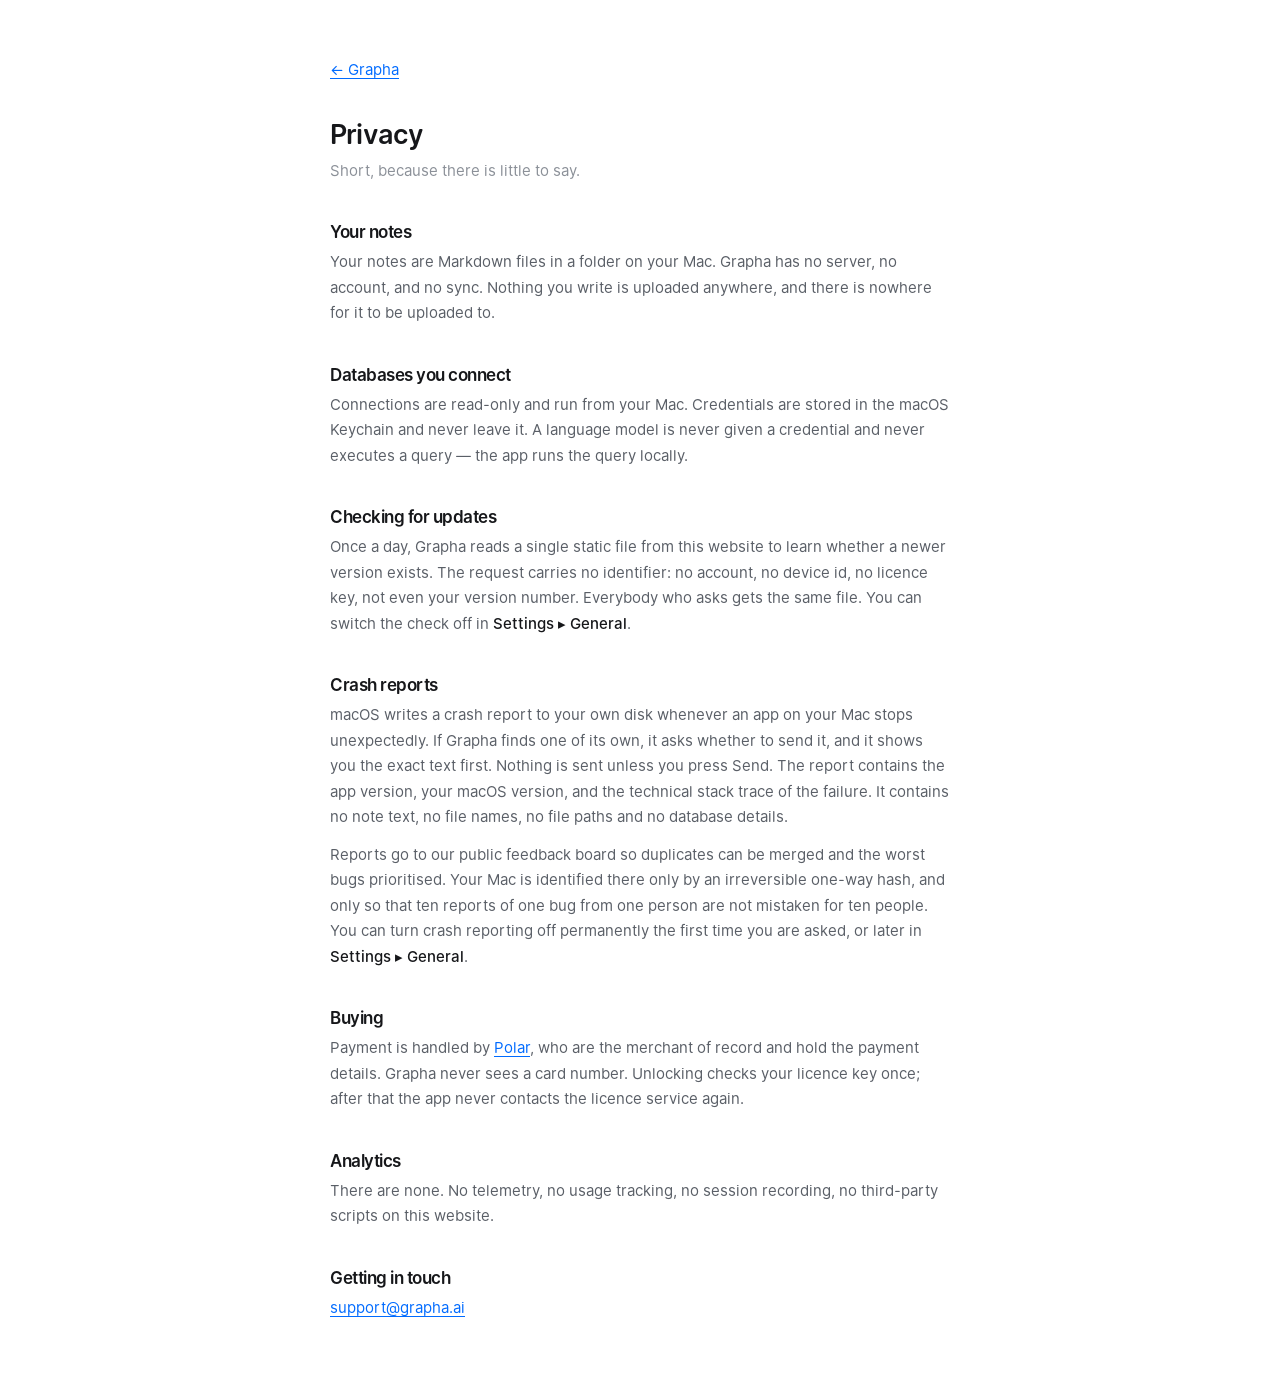
==== commit 2cec0834: "the privacy page points at support@grapha.ai" ====
--- a/privacy.html
+++ b/privacy.html
@@ -53,7 +53,11 @@
   <p>There are none. No telemetry, no usage tracking, no session recording, no third-party scripts on this website.</p>
 
   <h2>Getting in touch</h2>
-  <p><a href="mailto:prince.harshan@gmail.com">prince.harshan@gmail.com</a></p>
+  <!-- The same address `GraphaSupport.address` opens from inside the app. A
+       privacy page is the one page a person reads when they want something
+       removed or explained, and it should not be the page that hands them the
+       owner's personal mailbox. -->
+  <p><a href="mailto:support@grapha.ai">support@grapha.ai</a></p>
 </div>
 </body>
 </html>
--- a/styles.css
+++ b/styles.css
@@ -842,37 +842,47 @@
 
 /* ── Hero ──────────────────────────────────────────────────────────────── */
 
-#e .hero { position: relative; padding: 86px 0 0; text-align: center; overflow: hidden; }
-/* D's hero proportions, restored once the sticker cluster came out (owner,
-   2026-08-02): with nothing flanking the headline it can take the whole width,
-   so it goes back to D's fluid 46-88px over a 13ch measure. B's smaller 60px
-   existed only to leave room for the stickers.
+/* The headline wants air above it before it starts (owner, 2026-08-02) — more
+   than D's 86px, not less, even though the type came down. A big headline can
+   sit near the nav and still read as the top of the page; a smaller one needs
+   the gap to say the same thing. */
+#e .hero { position: relative; padding: 104px 0 0; text-align: center; overflow: hidden; }
+/* Three lines, and smaller than D's (owner, 2026-08-02: "the display font and
+   the hero section is a little too large" — then, at 60px, "a little too
+   small"). D's fluid 46-88px was drawn for a headline that took the full width
+   in two lines; over three lines the same size becomes a wall. 70px is the
+   landing point, and the block gets its height back from the extra line rather
+   than from the type.
 
    Scoped to the hero's own column, because an unscoped `#e h1` also matched the
    H1 inside the product mock and centred a document title that the app draws
    hard against the reading column's left edge. */
 #e .hero > .wrap h1 {
   margin: 0 auto;
-  /* Two sentences, two lines — the break is authored, not left to a measure
-     that would split "And then they / get done." */
+  /* Both breaks are authored. A measure would split on the sentence boundary —
+     "Where plans get made. / And then get done." is two lines, not three — and
+     nothing about a 3-line hero is discoverable by wrapping. */
   max-width: 24ch;
-  font-size: clamp(34px, 6.2vw, 84px);
+  font-size: clamp(34px, 5.1vw, 70px);
   text-wrap: nowrap;
   font-weight: 600;
   letter-spacing: -0.045em;
   line-height: 0.98;
 }
+/* The sub follows the headline down. It was set against an 84px display and
+   left behind when that came to 70 — "it didn't shrink the body underneath in
+   proportion" (owner, 2026-08-02). 84:21 was a 4:1 ratio; 70:17 holds it, and
+   17 is on the scale where 17.5 would not be. */
 #e .sub {
   margin: 24px auto 0;
   max-width: 50ch;
-  font-size: var(--t-21);
+  font-size: var(--t-17);
   line-height: 1.45;
   color: var(--ink-2);
   letter-spacing: -0.012em;
 }
 #e .buttons { display: flex; justify-content: center; align-items: center; gap: 14px;
   margin-top: 34px; flex-wrap: wrap; }
-#e .buttons .fine { font-size: var(--t-15); color: var(--ink-3); }
 
 /* ── The stage: the product, drawn to the app's own measurements ────────── */
 
@@ -912,10 +922,16 @@
 
 /* The window. `--app-canvas` is the app grey; the card inside it is white with
    an EQUAL 8px frame on all four sides (owner, 2026-07-23). */
+/* CONCENTRIC: outer radius = inner radius + frame. The card inside is 15px (the
+   app's own `--r-card`) on an 8px frame, so the window is 23px. It read wrong at
+   14px because the inner corner was then ROUNDER than the outer one containing
+   it — two arcs bending against each other, and the grey frame pinching thin at
+   the corner while staying 8px along the edges. Change one of these three
+   numbers and you owe the other two. */
 #e .app {
   position: relative;
   padding: 8px;
-  border-radius: 14px;
+  border-radius: 23px;
   background: var(--app-canvas);
   box-shadow:
     0 0 0 0.5px var(--hairline-2),
@@ -1018,7 +1034,22 @@
 #e .app-bar .bnum { font-variant-numeric: tabular-nums; }
 #e .app-bar .bsep { margin: 0 8px; letter-spacing: 0; }
 #e .app-bar .bgrow { flex: 1; }
-#e .app-bar .bpill { height: 18px; padding: 0 7px; font-size: 9px; }
+/* The label in the bar. It inherited only its two tint colours from `.lp-violet`
+   and none of `.label-pill`'s anatomy, so it drew as a SQUARE block with the word
+   sitting off-centre — a bare `<span>` with a height is not a box that centres
+   anything. `inline-flex` + `align-items: center` is what actually centres it;
+   the height alone never did. Radius 5 is the bar's own (`--bar-item-radius` in
+   the app, and `.bi` beside it here), so the row reads as one set of chips. */
+#e .app-bar .bpill {
+  display: inline-flex;
+  align-items: center;
+  justify-content: center;
+  height: 18px;
+  padding: 0 7px;
+  border-radius: 5px;
+  font-size: 9px;
+  line-height: 1;
+}
 
 /* The comments panel: 360px, embedded in the grey rather than floating on it. */
 #e .app-panel { flex: 0 0 300px; padding: 18px 10px 0 0; }
@@ -1389,13 +1420,20 @@
 }
 
 @media (max-width: 620px) {
-  /* The authored break stays (it separates two sentences); what goes is the
-     `nowrap` that kept each sentence on one line — on a phone the second one
-     is 23 characters and would have to shrink to about 28px to fit. */
+  /* Both authored breaks go, along with the `nowrap` that kept each line whole.
+     They are a desktop composition — a 15ch phone measure already breaks
+     "get made. And then" on its own, so honouring the breaks too would stack
+     the headline five or six lines deep. `balance` does the work here. */
   #e .hero > .wrap h1 { text-wrap: balance; max-width: 15ch; font-size: clamp(34px, 9.5vw, 44px); }
-  #e .sub { font-size: var(--t-17); }
+  #e .hero > .wrap h1 br { display: none; }
+  /* No phone override for `.sub` any more — it is 17px everywhere since the
+     headline came down to 70. A rule restating the value it already has reads
+     like a decision and is not one. */
   #e section { padding: 52px 0; }
-  #e .buttons { flex-direction: column; align-items: center; gap: 12px; }
+  /* Two full-width buttons stacked, not two shrink-wrapped ones centred: on a
+     phone the tap target is the whole row or it is a guess. */
+  #e .buttons { flex-direction: column; align-items: stretch; }
+  #e .buttons .cta, #e .buttons .cta-quiet { justify-content: center; }
   #e .end { padding: 76px 0; }
   #e .app-esc { display: none; }
   #e .app-row { height: 340px; }
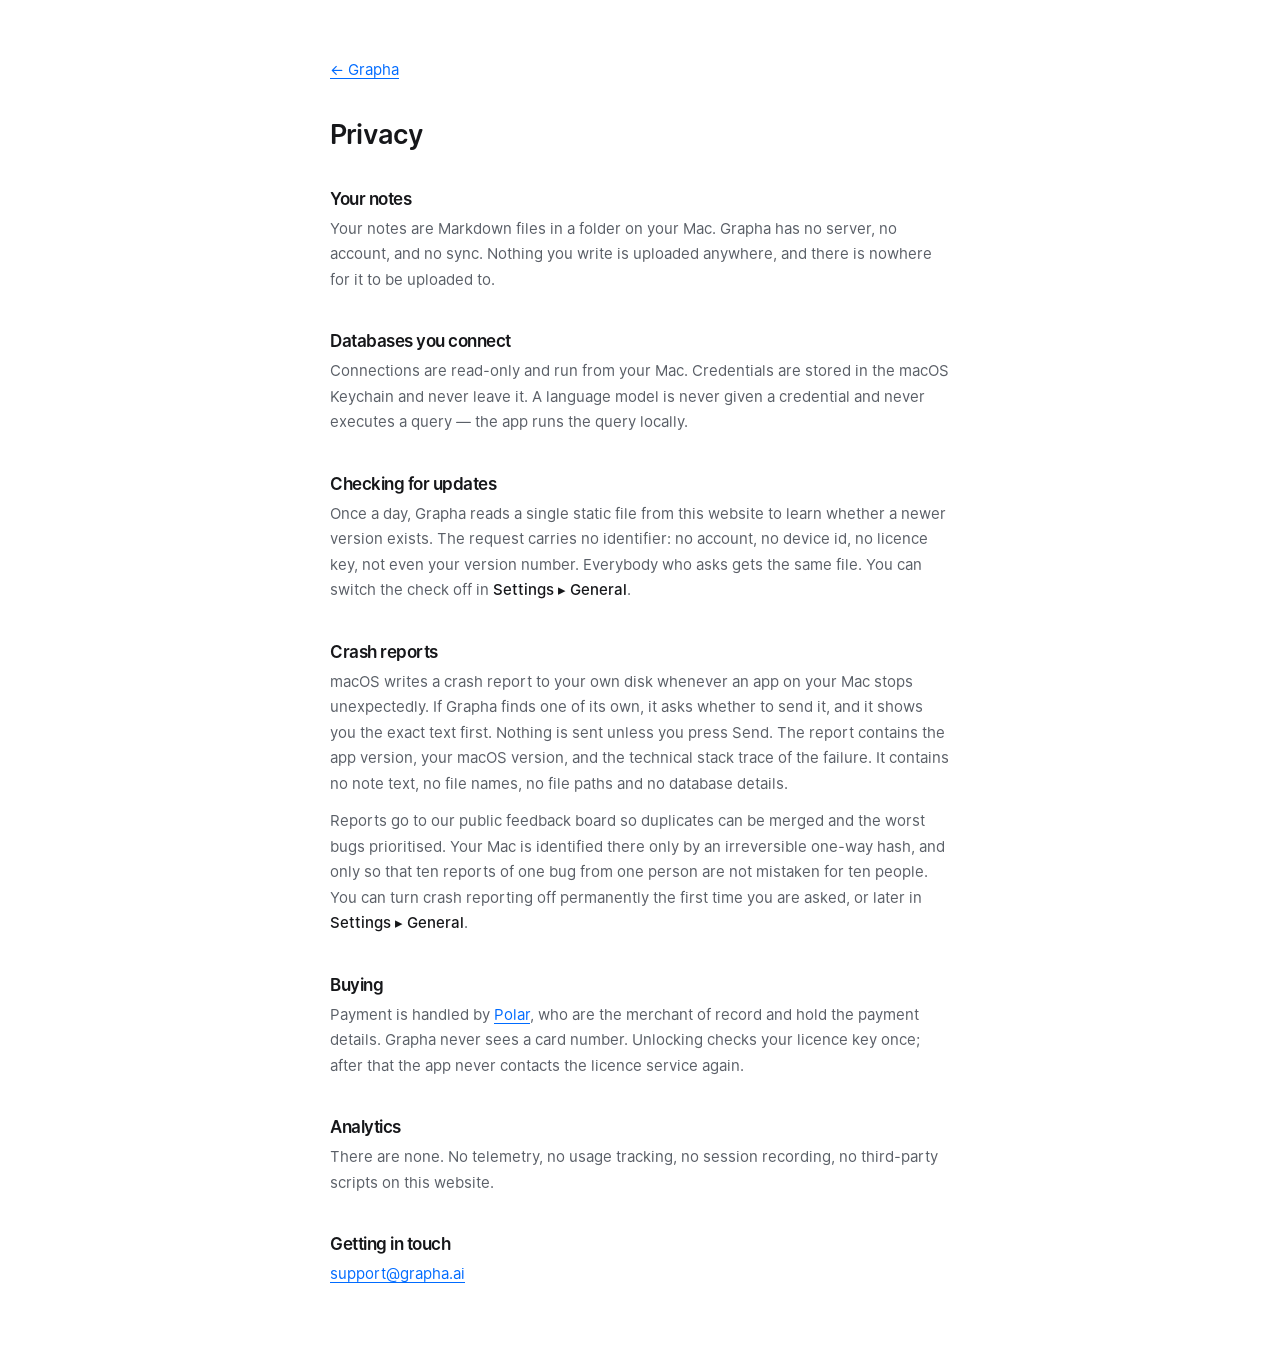
==== commit 5ba1fd50: "the privacy page loses its standfirst" ====
--- a/privacy.html
+++ b/privacy.html
@@ -14,7 +14,9 @@
      the way a second stylesheet would. */
   .page { max-width: 660px; margin: 0 auto; padding: 56px 20px 72px; }
   .page h1 { font-size: var(--t-27); font-weight: 600; letter-spacing: -0.028em; margin: 0 0 8px; }
-  .page .sub { color: var(--ink-3); margin: 0 0 40px; font-size: var(--t-15); }
+  /* No `.sub` rule: the standfirst it styled is gone (owner, 2026-08-02) and it
+     was the only one on the page. The 40px it held below the title is not lost
+     — `h2`'s own top margin is 40 and collapses against the h1's 8. */
   .page h2 { font-size: var(--t-17); font-weight: 600; margin: 40px 0 8px; }
   .page p, .page li { font-size: var(--t-15); line-height: 1.7; color: var(--ink-2); }
   .page p + p { margin-top: 12px; }
@@ -31,7 +33,6 @@
   <a class="back" href="./">&larr; Grapha</a>
 
   <h1>Privacy</h1>
-  <p class="sub">Short, because there is little to say.</p>
 
   <h2>Your notes</h2>
   <p>Your notes are Markdown files in a folder on your Mac. Grapha has no server, no account, and no sync. Nothing you write is uploaded anywhere, and there is nowhere for it to be uploaded to.</p>
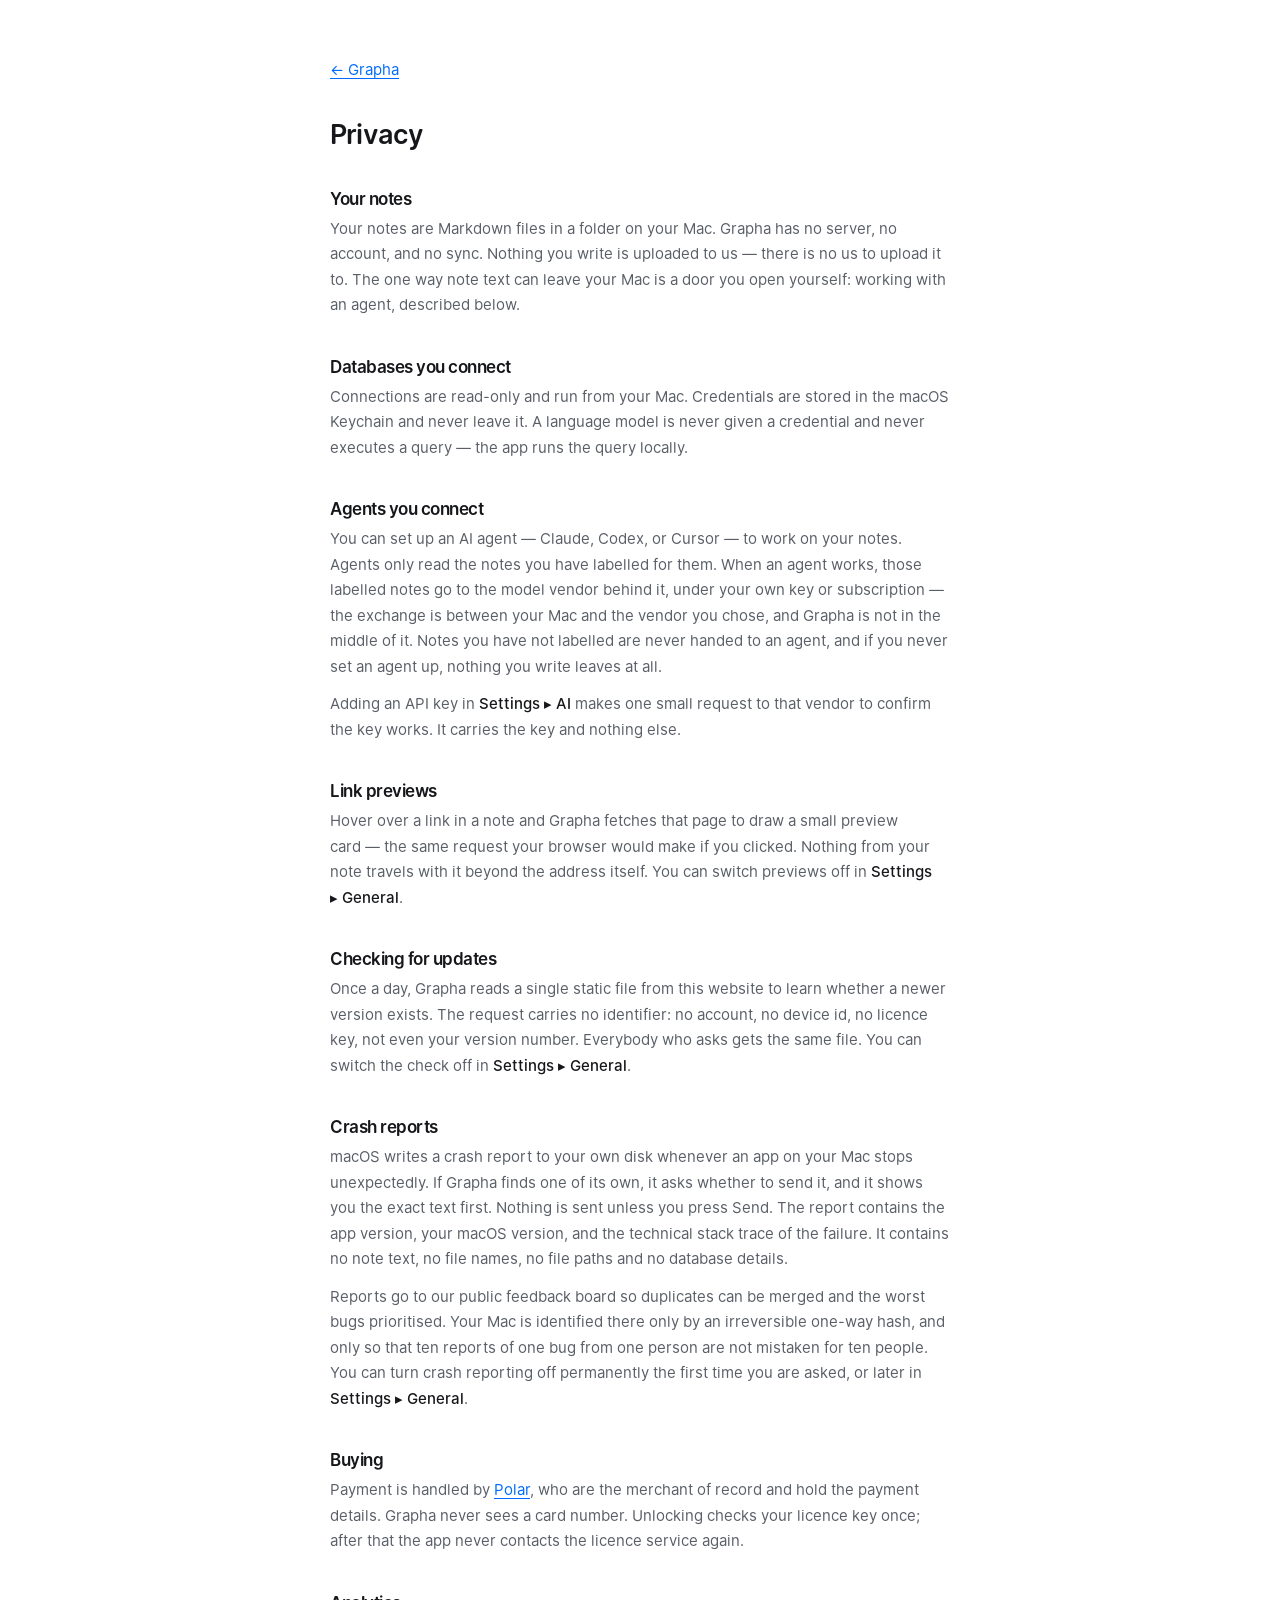
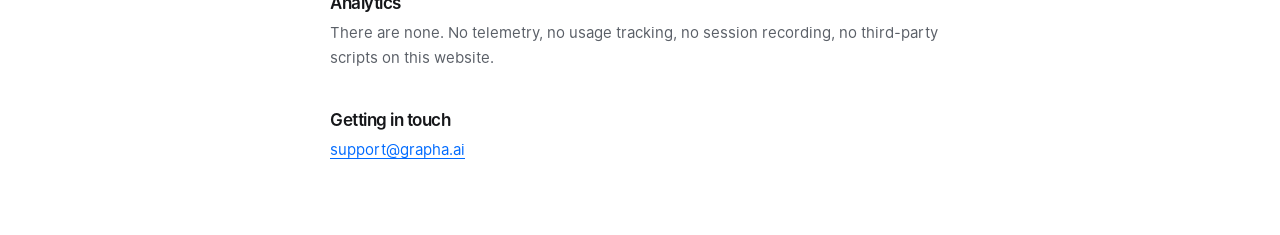
==== commit 5415e112: "feat(site): the headline is two lines, and the hero breathes 30% more at the top" ====
--- a/privacy.html
+++ b/privacy.html
@@ -35,10 +35,17 @@
   <h1>Privacy</h1>
 
   <h2>Your notes</h2>
-  <p>Your notes are Markdown files in a folder on your Mac. Grapha has no server, no account, and no sync. Nothing you write is uploaded anywhere, and there is nowhere for it to be uploaded to.</p>
+  <p>Your notes are Markdown files in a folder on your Mac. Grapha has no server, no account, and no sync. Nothing you write is uploaded to us &mdash; there is no us to upload it to. The one way note text can leave your Mac is a door you open yourself: working with an agent, described below.</p>
 
   <h2>Databases you connect</h2>
   <p>Connections are read-only and run from your Mac. Credentials are stored in the macOS Keychain and never leave it. A language model is never given a credential and never executes a query &mdash; the app runs the query locally.</p>
+
+  <h2>Agents you connect</h2>
+  <p>You can set up an AI agent &mdash; Claude, Codex, or Cursor &mdash; to work on your notes. Agents only read the notes you have labelled for them. When an agent works, those labelled notes go to the model vendor behind it, under your own key or subscription &mdash; the exchange is between your Mac and the vendor you chose, and Grapha is not in the middle of it. Notes you have not labelled are never handed to an agent, and if you never set an agent up, nothing you write leaves at all.</p>
+  <p>Adding an API key in <strong>Settings &#9656; AI</strong> makes one small request to that vendor to confirm the key works. It carries the key and nothing else.</p>
+
+  <h2>Link previews</h2>
+  <p>Hover over a link in a note and Grapha fetches that page to draw a small preview card &mdash; the same request your browser would make if you clicked. Nothing from your note travels with it beyond the address itself. You can switch previews off in <strong>Settings &#9656; General</strong>.</p>
 
   <h2>Checking for updates</h2>
   <p>Once a day, Grapha reads a single static file from this website to learn whether a newer version exists. The request carries no identifier: no account, no device id, no licence key, not even your version number. Everybody who asks gets the same file. You can switch the check off in <strong>Settings &#9656; General</strong>.</p>
--- a/styles.css
+++ b/styles.css
@@ -6,6 +6,7 @@
 @font-face { font-family: "Lora"; src: url("fonts/Lora-roman-latin.woff2") format("woff2"); font-weight: 400; font-style: normal; font-display: swap; }
 @font-face { font-family: "Lora"; src: url("fonts/Lora-italic-latin.woff2") format("woff2"); font-weight: 400; font-style: italic; font-display: swap; }
 @font-face { font-family: "JetBrains Mono"; src: url("fonts/JetBrainsMono-Regular.woff2") format("woff2"); font-weight: 400; font-style: normal; font-display: swap; }
+@font-face { font-family: "Freeman"; src: url("fonts/Freeman-Regular.woff2") format("woff2"); font-weight: 400; font-style: normal; font-display: swap; }
 
 /* Agent marks. Cursor's and Codex's are near-black, so each sits on the
    same faint neutral disc rather than a white badge — the app's own
@@ -84,6 +85,11 @@
   --font-ui:    "Open Runde", -apple-system, BlinkMacSystemFont, sans-serif;
   --font-prose: "Lora", Georgia, serif;
   --font-mono:  "JetBrains Mono", ui-monospace, SFMono-Regular, monospace;
+  /* The page's display voice — the demo's chapter row, and nothing else. The
+     hero was set in this and reverted to Open Runde (owner, 2026-08-03).
+     Freeman ships ONE weight (400): anything set in it must ask for 400, or
+     the browser synthesises a bold and smears the drawing. */
+  --font-display: "Freeman", "Open Runde", -apple-system, sans-serif;
 
   /* One scale, used everywhere. */
   --t-11: 11px; --t-13: 13px; --t-15: 15px; --t-17: 17px;
@@ -811,7 +817,7 @@
   padding: 16px 16px 0;
 }
 #e .nav {
-  display: flex; align-items: center; gap: 8px;
+  display: flex; align-items: center; gap: 22px;
   padding: 6px 6px 6px 16px;
   border-radius: var(--r-pill);
   background: color-mix(in srgb, var(--surface) 78%, transparent);
@@ -846,7 +852,9 @@
    than D's 86px, not less, even though the type came down. A big headline can
    sit near the nav and still read as the top of the page; a smaller one needs
    the gap to say the same thing. */
-#e .hero { position: relative; padding: 104px 0 0; text-align: center; overflow: hidden; }
+/* 136px is 104 + 30% (owner, 2026-08-03), rounded to the 4px grid the rest of
+   this sheet sits on. The phone value below moves by the same 30%. */
+#e .hero { position: relative; padding: 136px 0 0; text-align: center; overflow: hidden; }
 /* Three lines, and smaller than D's (owner, 2026-08-02: "the display font and
    the hero section is a little too large" — then, at 60px, "a little too
    small"). D's fluid 46-88px was drawn for a headline that took the full width
@@ -859,9 +867,10 @@
    hard against the reading column's left edge. */
 #e .hero > .wrap h1 {
   margin: 0 auto;
-  /* Both breaks are authored. A measure would split on the sentence boundary —
-     "Where plans get made. / And then get done." is two lines, not three — and
-     nothing about a 3-line hero is discoverable by wrapping. */
+  /* The break is authored, on the sentence boundary: two lines, one sentence
+     each. `nowrap` below means the measure never adds a break of its own, so
+     this is the only one — and the phone breakpoint drops it and re-balances.
+     24ch still clears the longer line ("Where plans get made." is 21). */
   max-width: 24ch;
   font-size: clamp(34px, 5.1vw, 70px);
   text-wrap: nowrap;
@@ -889,8 +898,8 @@
 /* The hero above is centred; a document is not. */
 #e .stage {
   position: relative;
-  margin-top: 60px;
-  padding: 0 24px 120px;
+  margin-top: 52px;
+  padding: 0 24px 96px;
   perspective: 2000px;
   text-align: left;
 }
@@ -941,10 +950,12 @@
 }
 
 /* macOS puts these at the window's top-left; Grapha nudges them in by 10/9, so
-   they land on the white card rather than hugging the corner. */
+   they land on the white card rather than hugging the corner. Nudged further
+   in again on the landing page (owner, 2026-08-03) — the shot is a portrait of
+   the window, not a screenshot of it, and the extra air reads as deliberate. */
 #e .app-lights {
   position: absolute; z-index: 3;
-  left: 17px; top: 16px;
+  left: 22px; top: 20px;
   display: flex; gap: 8px;
 }
 #e .app-lights i { width: 12px; height: 12px; border-radius: 50%; display: block; }
@@ -953,8 +964,11 @@
 #e .app-lights i:nth-child(3) { background: #28C840; }
 
 /* The canvas and the panel are flex siblings — which is exactly why the panel
-   PUSHES the writing column instead of covering it (decision 54). */
-#e .app-row { display: flex; height: 560px; gap: 8px; }
+   PUSHES the writing column instead of covering it (decision 54). No gap: a
+   flex gap survives the panel closing to zero width, leaving the right side
+   of the frame 16px while the other three sit at 8px. The 8px seam lives in
+   the panel's own open padding instead. */
+#e .app-row { display: flex; height: 604px; }
 
 #e .app-card {
   position: relative;
@@ -969,42 +983,32 @@
   box-shadow: 0 1px 3px rgba(18, 18, 32, 0.06);
 }
 
-/* Esc: 28px tall, radius 5, at 20/28 inside the card, resting at 70% opacity. */
-#e .app-esc {
-  position: absolute; z-index: 2;
-  left: 20px; top: 28px;
-  display: inline-flex; align-items: center;
-  height: 28px; padding: 0 12px;
-  border-radius: 5px;
-  background: var(--surface-sunk);
-  border: 1px solid var(--app-hairline);
-  font-size: 10px; font-weight: 500; letter-spacing: 0.12em;
-  text-transform: uppercase;
-  color: var(--ink-3);
-  opacity: 0.7;
-}
-
 #e .app-scroll { flex: 1 1 auto; min-height: 0; overflow: hidden; }
 
-/* The 660px reading measure, the user's serif voice, 17/31. The real app opens
-   a note with `leading × 6` of air above the title; the mock shows the document
-   nudged up so the bar and the panel fit in one frame. */
+/* The 660px reading measure, 17/31. The real app opens a note with
+   `leading × 6` of air above the title; the mock shows the document nudged up
+   so the bar and the panel fit in one frame.
+
+   The document is set in the app's own sans (owner, 2026-08-03) — it was Lora,
+   the cycler's SERIF, and the bar below now reads NORMAL to match. Open Runde
+   tops out at Semibold, so the title asks for 600, not the 700 it carried in a
+   400-only Lora build: 700 here would be a face the browser has to invent. */
 #e .app-col {
   max-width: 660px;
   margin: 0 auto;
-  padding: 118px 24px 0;
-  font-family: var(--font-prose);
+  padding: 64px 24px 0;
+  font-family: var(--font-ui);
   font-size: 17px;
   line-height: 31px;
   color: var(--ink);
 }
 #e .app-col > * + * { margin-top: 31px; }
 #e .app-col h1 {
-  font-family: var(--font-prose);
+  font-family: var(--font-ui);
   font-size: 34px; font-weight: 600;
   line-height: 1.3; letter-spacing: -0.011em;
 }
-#e .app-col p { font-family: var(--font-prose); }
+#e .app-col p { font-family: var(--font-ui); }
 #e .app-col ul { margin: 0; padding-left: 1.25em; }
 #e .app-col li::marker { color: var(--ink-3); }
 #e .app-col .sel { background: rgba(0, 107, 255, 0.09); border-radius: 2px; }
@@ -1051,8 +1055,10 @@
   line-height: 1;
 }
 
-/* The comments panel: 360px, embedded in the grey rather than floating on it. */
-#e .app-panel { flex: 0 0 300px; padding: 18px 10px 0 0; }
+/* The comments panel: embedded in the grey rather than floating on it. The
+   left padding is the 8px seam between the card and the panel; box-sizing
+   keeps the 290px pcard inside the 300px basis. */
+#e .app-panel { flex: 0 0 300px; padding: 18px 0 0 10px; box-sizing: border-box; }
 #e .pcard {
   padding: 16px;
   border-radius: 15px;
@@ -1357,23 +1363,26 @@
 
 /* No border of its own: `.tinted` already draws the rule above and below, and
    the two stacked read as one heavy double stroke. */
-#e .end { position: relative; padding: 124px 0; text-align: center; overflow: hidden; }
+#e .end { position: relative; padding: 104px 0; text-align: center; overflow: hidden; }
 #e .end .glow { top: auto; bottom: -180px; height: 420px; }
 #e .end h2 { font-size: clamp(34px, 4.6vw, 58px); max-width: 17ch; margin: 0 auto; }
 #e .end p { margin: 20px auto 0; max-width: 46ch; font-size: var(--t-17); color: var(--ink-2); }
-
-#e footer { padding: 0 0 54px; }
-/* No rule of its own. The tinted closing band already draws one at this exact
-   seam, and the two — one full-bleed, one capped at the wrap — read as a broken
-   double stroke rather than a line (owner, 2026-08-02). */
-#e footer .fbrand { padding-top: 54px; }
+/* The band is centered; the ticks read as a list, so they stay left-aligned
+   on their own centered column. */
+#e .end .ticks { max-width: 480px; margin: 30px auto 0; text-align: left; }
+#e .end .fine { margin-top: 14px; font-size: var(--t-13); color: var(--ink-3); }
+
+/* One row, no rule of its own: wordmark left, Privacy right (owner,
+   2026-08-03). The tinted closing band already draws a line at this seam, and
+   a second one directly under it reads as a stutter. */
+#e footer { padding: 26px 0; }
 #e footer h5 { margin: 0 0 14px; font-size: var(--t-11); font-weight: 600;
   letter-spacing: 0.11em; text-transform: uppercase; color: var(--ink-3); }
 #e footer ul { margin: 0; padding: 0; list-style: none; display: grid; gap: 9px; }
 #e footer a { font-size: var(--t-15); color: var(--ink-3); text-decoration: none; }
 #e footer a:hover { color: var(--ink); }
-#e .fbot { display: flex; gap: 16px; flex-wrap: wrap; margin-top: 44px; padding-top: 22px;
-  border-top: 1px solid var(--hairline); font-size: var(--t-13); color: var(--ink-3); }
+#e .fbot { display: flex; align-items: center; gap: 16px; flex-wrap: wrap;
+  font-size: var(--t-13); color: var(--ink-3); }
 #e .fbot .grow { flex: 1; }
 
 /* ── Responsive ────────────────────────────────────────────────────────────
@@ -1396,7 +1405,7 @@
   #e .loop { grid-template-columns: 1fr; }
   #e .nav-links { display: none; }
   #e section { padding: 68px 0; }
-  #e .hero { padding-top: 56px; }
+  #e .hero { padding-top: 72px; }   /* 56 + 30%, to the same grid */
   #e .stage { margin-top: 44px; padding-bottom: 84px; }
   #e .app-hold { transform: rotateX(3deg); }
   #e .app-row { height: 460px; }
@@ -1435,11 +1444,8 @@
   #e .buttons { flex-direction: column; align-items: stretch; }
   #e .buttons .cta, #e .buttons .cta-quiet { justify-content: center; }
   #e .end { padding: 76px 0; }
-  #e .app-esc { display: none; }
   #e .app-row { height: 340px; }
   #e .app-col { padding-top: 52px; }
-  #e .app-bar .bpill { display: none; }
-  #e .app-bar .bsep:first-of-type { display: none; }
   #e .ticks li, #e .price li { font-size: var(--t-13); }
 }
 
@@ -1452,3 +1458,192 @@
   #e .price .amount { font-size: 48px; }
   #e summary { font-size: var(--t-15); }
 }
+
+/* ═══════════════════════════════════════════════════════════════════════════
+   The live demo — demo.js plays the loop inside the hero window.
+
+   The `.js` root class (set inline in <head>) scopes every pre-hidden state,
+   so with no script the markup's finished Review state simply shows. Beats
+   the script has not reached yet carry `data-beat`.
+   ═══════════════════════════════════════════════════════════════════════════ */
+
+/* The four step names, small and tracked, above the window. */
+#e .demo-steps {
+  position: relative; z-index: 1;
+  display: flex; justify-content: center; align-items: center; gap: 12px;
+  margin: 0 auto 22px;
+  /* Freeman (owner, 2026-08-03) — the one place the display face is used;
+     `.dstep`/`.darr`/`.dreplay` inherit it through their `font: inherit`.
+     Freeman has one weight, so this asks for 400 rather than the 600 the row
+     carried in Open Runde — 600 would draw a synthetic bold over a face that
+     is already heavy. */
+  font-family: var(--font-display);
+  font-size: 10px; font-weight: 400; letter-spacing: 0.14em;
+  text-transform: uppercase;
+  color: var(--ink-3);
+}
+/* Real buttons now — clicking a chapter name jumps the playhead there. */
+#e .dstep {
+  border: 0; padding: 0; background: none;
+  font: inherit; letter-spacing: inherit; text-transform: inherit;
+  color: inherit; cursor: pointer;
+  opacity: 0.45;
+  transition: opacity var(--t-state) var(--ease-out), color var(--t-state) var(--ease-out);
+}
+#e .dstep:hover { opacity: 0.85; color: var(--ink); }
+#e .dstep.on { opacity: 1; color: var(--ink); }
+#e .darr { opacity: 0.3; letter-spacing: 0; }
+#e .dreplay {
+  margin-left: 10px; padding: 5px 12px;
+  border-radius: var(--r-pill);
+  border: 1px solid var(--hairline-2);
+  background: var(--surface);
+  font: inherit; letter-spacing: inherit; text-transform: inherit;
+  color: var(--ink-2); cursor: pointer;
+}
+#e .dreplay:hover { color: var(--ink); background: var(--surface-sunk); }
+
+#e .stage-foot {
+  position: relative; z-index: 1;
+  margin: 30px auto 0; max-width: 62ch;
+  text-align: center;
+  font-size: var(--t-15); color: var(--ink-2);
+}
+#e .foot-hint { color: var(--ink-3); }
+
+/* Beats the script has not reached yet. Without `.js` everything shows.
+   `!important` because the beat gate must beat each element's own display
+   rule below (equal specificity, earlier in the file loses). */
+.js #e [data-beat] { display: none !important; }
+#e .din { animation: drise 640ms var(--ease-soft); }
+@keyframes drise { from { opacity: 0; transform: translateY(7px); } }
+/* Suggestion marks fade in rather than pop (inline spans can't translate). */
+#e .sfade { animation: sugin 520ms var(--ease-out); }
+@keyframes sugin { from { opacity: 0; } }
+/* Between loops the document takes a breath: fade out, reset, fade back. */
+.js #e .app-col { transition: opacity 460ms var(--ease-out); }
+.js #e .app-col.dimmed { opacity: 0; }
+
+/* The label pops into the bar — the whole setup gesture. */
+#e .app-bar .bpill { transition: transform 340ms cubic-bezier(0.34, 1.56, 0.64, 1), opacity 220ms var(--ease-out); }
+#e .app-bar .bpill.hide { opacity: 0; transform: scale(0.5); }
+
+/* The comment's anchor in the prose, the app's soft sun tint. */
+#e .canchor {
+  background: color-mix(in srgb, var(--sp-sun) 26%, transparent);
+  border-radius: 3px;
+  box-decoration-break: clone; -webkit-box-decoration-break: clone;
+  transition: background 500ms var(--ease-out);
+}
+
+/* Suggested edit, as the editor draws it: inline marks, not a diff block. */
+#e .sug-del {
+  color: var(--ink-3);
+  text-decoration: line-through;
+  text-decoration-color: color-mix(in srgb, var(--sp-coral) 70%, transparent);
+  text-decoration-thickness: 1.5px;
+  background: color-mix(in srgb, var(--sp-coral) 8%, transparent);
+  border-radius: 3px; padding: 1px 3px;
+  box-decoration-break: clone; -webkit-box-decoration-break: clone;
+}
+#e .sug-add {
+  background: color-mix(in srgb, var(--sp-green) 13%, transparent);
+  border-radius: 3px; padding: 1px 3px;
+  box-decoration-break: clone; -webkit-box-decoration-break: clone;
+}
+#e .app-col > .sug-bar {
+  display: flex; align-items: center; gap: 9px;
+  margin-top: 14px;
+  font-family: var(--font-ui);
+  font-size: 12px; font-weight: 500; color: var(--ink-3);
+}
+#e .sug-bar .mark { width: 18px; height: 18px; }
+#e .sug-who { margin-right: 2px; }
+#e .sug-bar .mini {
+  display: inline-flex; align-items: center; justify-content: center;
+  height: 27px; padding: 0 13px;
+  border-radius: 8px;
+  border: 1px solid var(--hairline-2);
+  background: var(--surface);
+  font-family: var(--font-ui); font-size: 11px; font-weight: 500;
+  color: var(--ink); cursor: pointer;
+  transition: background var(--t-press) var(--ease-out), transform var(--t-press) var(--ease-out);
+}
+#e .sug-bar .mini:hover { background: var(--surface-sunk); }
+#e .sug-bar .mini:active { transform: scale(0.97); }
+#e .sug-bar .mini.ok { background: var(--sp-green); border-color: transparent; color: #fff; }
+#e .sug-bar .mini.ok:hover { background: color-mix(in srgb, var(--sp-green) 88%, #000); }
+
+/* The checklist the agent works through. Done items keep their ink — the app
+   checks a box, it does not cross out your plan. */
+#e .app-col > .d-todo { list-style: none; margin-top: 26px; padding: 0; display: grid; gap: 12px; }
+#e .d-todo li { display: flex; align-items: center; gap: 12px; }
+#e .dbox {
+  width: 18px; height: 18px;
+  border-radius: 5px;
+  border: 1.5px solid var(--hairline-2);
+  background: var(--app-surface);
+  display: grid; place-items: center; flex: 0 0 auto;
+  transition: background 240ms var(--ease-out), border-color 240ms var(--ease-out);
+}
+#e .dbox svg { width: 11px; height: 11px; color: #fff; transform: scale(0); transition: transform 300ms cubic-bezier(0.34, 1.56, 0.64, 1); }
+#e .d-todo li.done .dbox { background: var(--accent); border-color: var(--accent); }
+#e .d-todo li.done .dbox svg { transform: scale(1); }
+#e .app-col > .d-budget { margin-top: 26px; }
+
+/* `Edited just now` — the app's transient save note, top-right on the card. */
+#e .app-note {
+  position: absolute; z-index: 2;
+  right: 20px; top: 32px;
+  font-family: var(--font-ui);
+  font-size: 11px; font-weight: 500; color: var(--ink-3);
+  opacity: 0; transition: opacity 420ms var(--ease-out);
+}
+#e .app-note.show { opacity: 0.9; }
+
+/* After the demo, the visitor holds the pen. */
+#e .app-col[contenteditable="true"] { outline: none; caret-color: var(--accent); cursor: text; }
+
+/* The panel PUSHES the column in (decision 54): closed is basis 0, open is
+   the app's own 300. The card keeps a fixed width so its text never rewraps
+   mid-slide. */
+#e .pcard { width: 290px; box-sizing: border-box; }
+.js #e .app-panel {
+  flex-basis: 0; width: 0;
+  padding-left: 0; padding-right: 0;
+  opacity: 0; overflow: hidden;
+  transition: flex-basis 560ms var(--ease-soft), width 560ms var(--ease-soft),
+              opacity 400ms var(--ease-out), padding 560ms var(--ease-soft);
+}
+.js #e .app.panel-open .app-panel { flex-basis: 300px; width: 300px; opacity: 1; padding: 18px 0 0 10px; }
+.js #e .pcard { opacity: 0; transform: translateX(12px); transition: opacity 340ms var(--ease-out), transform 460ms var(--ease-soft); }
+.js #e .app.panel-open .pcard { opacity: 1; transform: none; transition-delay: 140ms; }
+.js #e .app .pcard.resolved { opacity: 0; transform: translateX(8px); }
+
+/* Narrow, the real app closes the panel and comments become a popover over
+   the page — so the demo does the same. */
+@media (max-width: 1080px) {
+  .js #e .app-panel {
+    display: block;
+    position: absolute; right: 16px; bottom: 56px; z-index: 6;
+    flex: none; width: 290px; padding: 0;
+    opacity: 0; transform: translateY(10px);
+    overflow: visible; pointer-events: none;
+    transition: opacity 320ms var(--ease-out), transform 460ms var(--ease-soft);
+  }
+  .js #e .app.panel-open .app-panel { width: 290px; padding: 0; opacity: 1; transform: none; pointer-events: auto; }
+  .js #e .app-panel .pcard { box-shadow: var(--lift-3); }
+}
+@media (max-width: 940px) {
+  #e .app-col { padding-top: 64px; }
+}
+@media (max-width: 760px) {
+  #e .app-row { height: 480px; }
+}
+@media (max-width: 620px) {
+  #e .app-row { height: auto; min-height: 440px; }
+  #e .app-scroll { overflow: visible; }
+  #e .app-col { padding-bottom: 26px; }
+  #e .demo-steps { flex-wrap: wrap; gap: 8px; }
+  #e .pcard { width: min(290px, calc(100vw - 72px)); }
+}
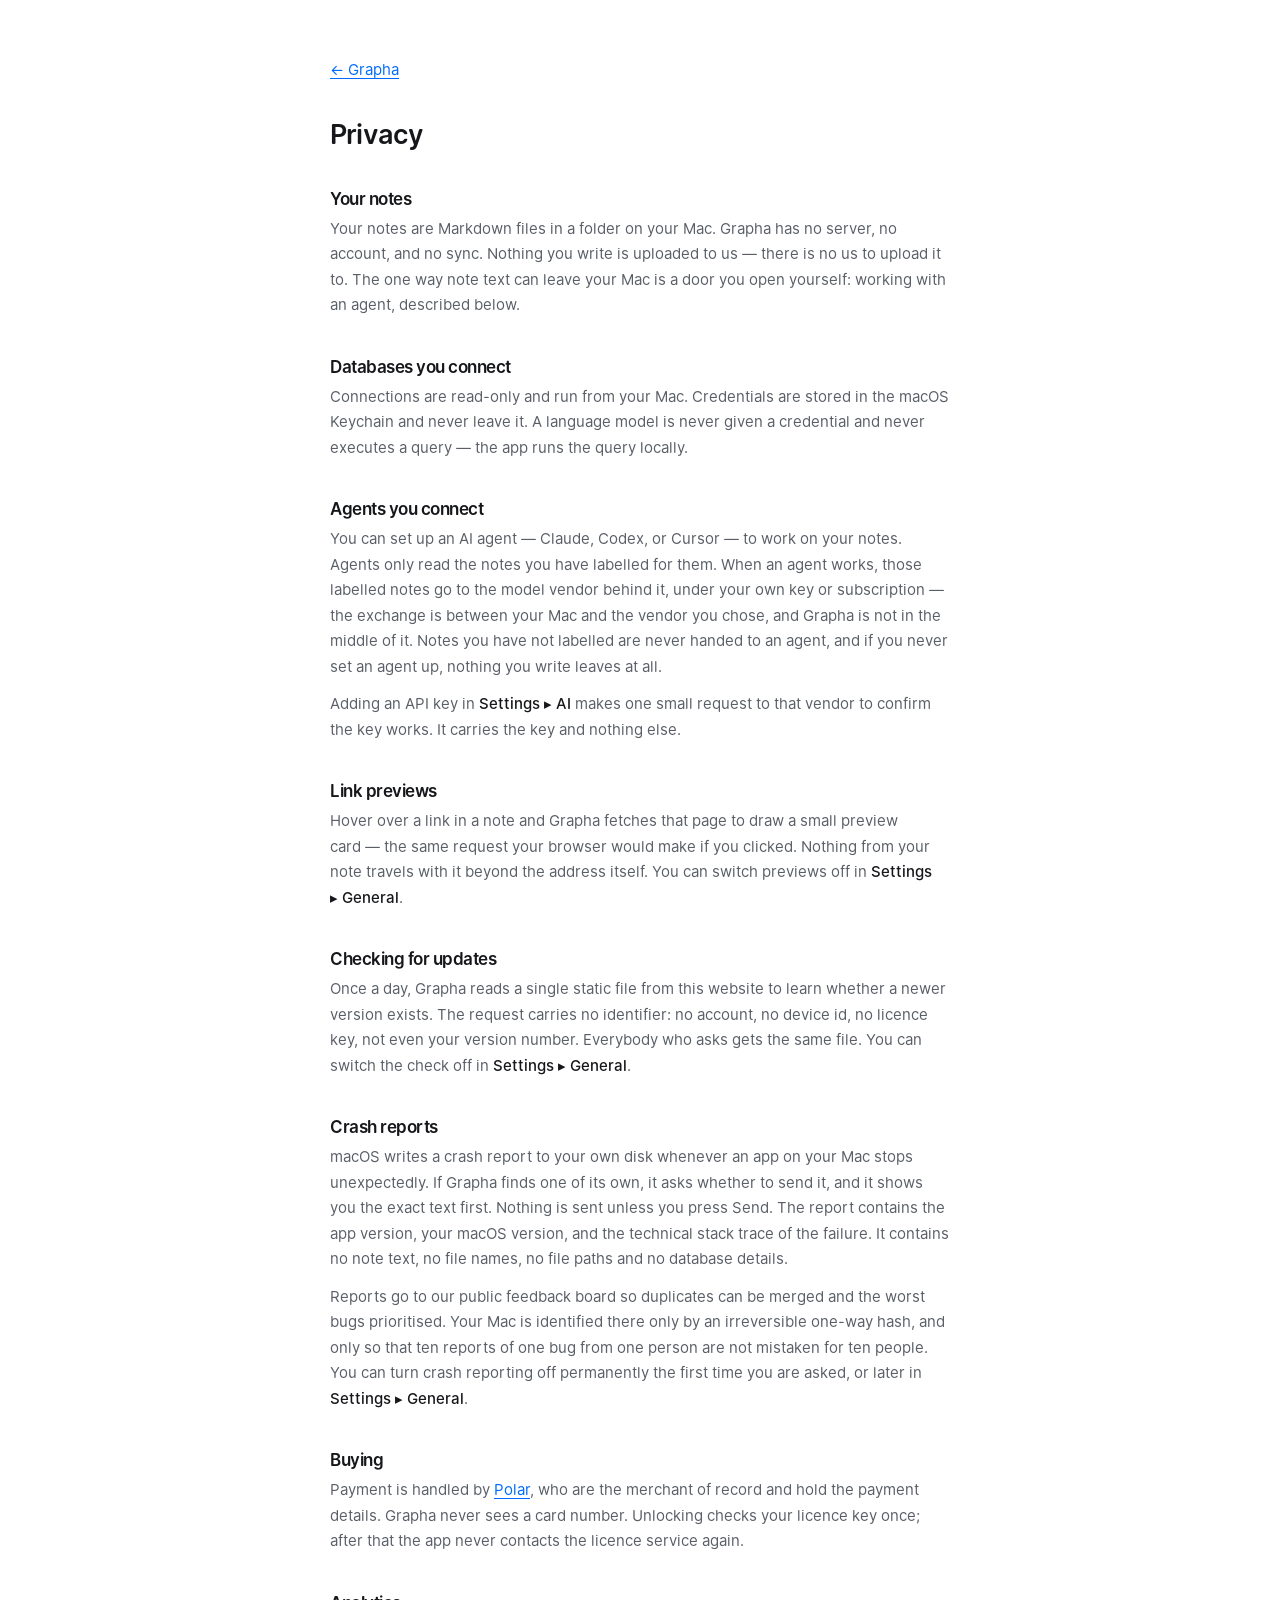
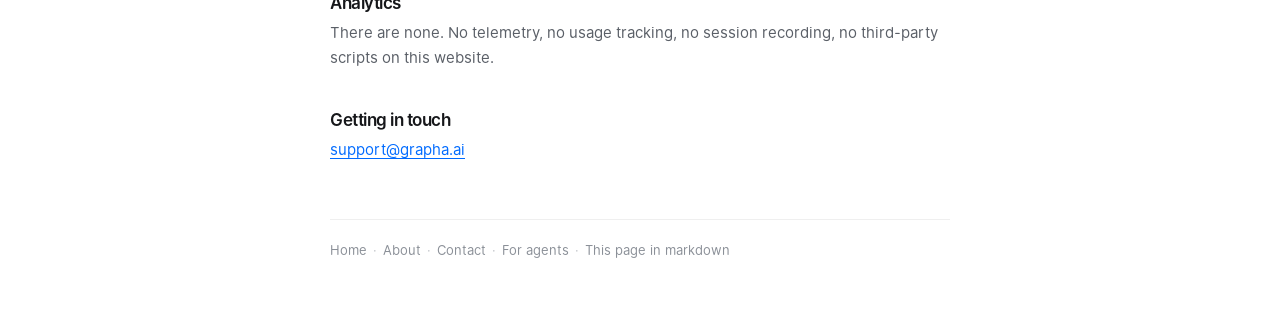
==== commit c0ff80ad: "Add about, contact and an agent/developer page; real 404; llms.txt says when not to use Grapha; Orga" ====
--- a/privacy.html
+++ b/privacy.html
@@ -4,29 +4,14 @@
 <meta charset="utf-8">
 <meta name="viewport" content="width=device-width, initial-scale=1">
 <title>Privacy — Grapha</title>
+<meta name="description" content="Where Grapha notes live, what leaves your Mac and what never does. No server, no account, no sync, no telemetry — and the exact detail on agents, databases, updates and crash reports.">
+<link rel="canonical" href="https://grapha.ai/privacy.html">
+<link rel="alternate" type="text/markdown" href="privacy.md" title="This page in plain markdown">
 <meta name="theme-color" content="#F7F8FA" media="(prefers-color-scheme: light)">
 <meta name="theme-color" content="#121316" media="(prefers-color-scheme: dark)">
 <link rel="icon" href="favicon.svg" type="image/svg+xml">
 <link rel="stylesheet" href="styles.css">
-<style>
-  /* A reading page. It borrows the site's tokens from `styles.css` — one
-     palette, one type scale, so this page cannot drift away from the homepage
-     the way a second stylesheet would. */
-  .page { max-width: 660px; margin: 0 auto; padding: 56px 20px 72px; }
-  .page h1 { font-size: var(--t-27); font-weight: 600; letter-spacing: -0.028em; margin: 0 0 8px; }
-  /* No `.sub` rule: the standfirst it styled is gone (owner, 2026-08-02) and it
-     was the only one on the page. The 40px it held below the title is not lost
-     — `h2`'s own top margin is 40 and collapses against the h1's 8. */
-  .page h2 { font-size: var(--t-17); font-weight: 600; margin: 40px 0 8px; }
-  .page p, .page li { font-size: var(--t-15); line-height: 1.7; color: var(--ink-2); }
-  .page p + p { margin-top: 12px; }
-  .page ul { padding-left: 1.2em; }
-  .page li { margin-bottom: 4px; }
-  .page strong { color: var(--ink); font-weight: 500; }
-  .page a { color: var(--accent); text-decoration: underline; text-underline-offset: 3px; }
-  .back { display: inline-block; margin-bottom: 40px; font-size: var(--t-15); color: var(--ink-3); text-decoration: none; }
-  .back:hover { color: var(--ink-2); }
-</style>
+<link rel="stylesheet" href="page.css">
 </head>
 <body>
 <div class="page">
@@ -66,6 +51,10 @@
        removed or explained, and it should not be the page that hands them the
        owner's personal mailbox. -->
   <p><a href="mailto:support@grapha.ai">support@grapha.ai</a></p>
+
+  <div class="pagenav">
+    <a href="./">Home</a><span>&middot;</span><a href="about.html">About</a><span>&middot;</span><a href="contact.html">Contact</a><span>&middot;</span><a href="agents.html">For agents</a><span>&middot;</span><a href="privacy.md">This page in markdown</a>
+  </div>
 </div>
 </body>
 </html>
--- a/styles.css
+++ b/styles.css
@@ -893,14 +893,13 @@
 #e .buttons { display: flex; justify-content: center; align-items: center; gap: 14px;
   margin-top: 34px; flex-wrap: wrap; }
 
-/* ── The stage: the product, drawn to the app's own measurements ────────── */
-
-/* The hero above is centred; a document is not. */
+/* ── The stage: the product, filmed ─────────────────────────────────────── */
+
+/* The hero above is centred; the film is not a sentence, so it just sits. */
 #e .stage {
   position: relative;
   margin-top: 52px;
   padding: 0 24px 96px;
-  perspective: 2000px;
   text-align: left;
 }
 #e .glow {
@@ -915,179 +914,106 @@
   pointer-events: none;
 }
 
-/* One shallow tilt that lies down when you approach it. D's gesture, kept; the
-   detached floating side-card it used to fly alongside is gone, because the app
-   has no such object — the comments panel lives INSIDE the window, in the grey
-   the writing canvas floats on. */
-#e .app-hold {
+#e .vid { position: relative; max-width: 1180px; margin: 0 auto; }
+
+/* The frame is the exact shape of the recording — mkdemo.py stamps the ratio
+   from the file itself — so nothing is letterboxed and the background below is
+   only there for the subpixel. Radius and shadow are the app window's own
+   (23px, the same four-layer lift), because the object shown IS that window,
+   and that radius is also what trims the poster's own dark corners away. */
+#e .vframe {
   position: relative;
-  max-width: 1180px;
-  margin: 0 auto;
-  transform: rotateX(5deg);
-  transform-origin: 50% 0;
-  transition: transform 560ms var(--ease-soft);
-}
-#e .app-hold:hover { transform: rotateX(0deg); }
-
-/* The window. `--app-canvas` is the app grey; the card inside it is white with
-   an EQUAL 8px frame on all four sides (owner, 2026-07-23). */
-/* CONCENTRIC: outer radius = inner radius + frame. The card inside is 15px (the
-   app's own `--r-card`) on an 8px frame, so the window is 23px. It read wrong at
-   14px because the inner corner was then ROUNDER than the outer one containing
-   it — two arcs bending against each other, and the grey frame pinching thin at
-   the corner while staying 8px along the edges. Change one of these three
-   numbers and you owe the other two. */
-#e .app {
-  position: relative;
-  padding: 8px;
+  aspect-ratio: 2218 / 1440;
   border-radius: 23px;
-  background: var(--app-canvas);
+  overflow: hidden;
+  background: #F7F8FA;
   box-shadow:
     0 0 0 0.5px var(--hairline-2),
     0 2px 6px rgba(22, 23, 26, 0.10),
     0 24px 48px rgba(22, 23, 26, 0.13),
     0 60px 120px rgba(22, 23, 26, 0.10);
 }
-
-/* macOS puts these at the window's top-left; Grapha nudges them in by 10/9, so
-   they land on the white card rather than hugging the corner. Nudged further
-   in again on the landing page (owner, 2026-08-03) — the shot is a portrait of
-   the window, not a screenshot of it, and the extra air reads as deliberate. */
-#e .app-lights {
-  position: absolute; z-index: 3;
-  left: 22px; top: 20px;
-  display: flex; gap: 8px;
-}
-#e .app-lights i { width: 12px; height: 12px; border-radius: 50%; display: block; }
-#e .app-lights i:nth-child(1) { background: #FF5F57; }
-#e .app-lights i:nth-child(2) { background: #FEBC2E; }
-#e .app-lights i:nth-child(3) { background: #28C840; }
-
-/* The canvas and the panel are flex siblings — which is exactly why the panel
-   PUSHES the writing column instead of covering it (decision 54). No gap: a
-   flex gap survives the panel closing to zero width, leaving the right side
-   of the frame 16px while the other three sit at 8px. The 8px seam lives in
-   the panel's own open padding instead. */
-#e .app-row { display: flex; height: 604px; }
-
-#e .app-card {
-  position: relative;
-  flex: 1 1 auto;
-  min-width: 0;
-  display: flex;
-  flex-direction: column;
-  overflow: hidden;
-  border-radius: 15px;
-  background: var(--app-surface);
-  border: 1px solid var(--app-hairline);
-  box-shadow: 0 1px 3px rgba(18, 18, 32, 0.06);
-}
-
-#e .app-scroll { flex: 1 1 auto; min-height: 0; overflow: hidden; }
-
-/* The 660px reading measure, 17/31. The real app opens a note with
-   `leading × 6` of air above the title; the mock shows the document nudged up
-   so the bar and the panel fit in one frame.
-
-   The document is set in the app's own sans (owner, 2026-08-03) — it was Lora,
-   the cycler's SERIF, and the bar below now reads NORMAL to match. Open Runde
-   tops out at Semibold, so the title asks for 600, not the 700 it carried in a
-   400-only Lora build: 700 here would be a face the browser has to invent. */
-#e .app-col {
-  max-width: 660px;
-  margin: 0 auto;
-  padding: 64px 24px 0;
-  font-family: var(--font-ui);
-  font-size: 17px;
-  line-height: 31px;
-  color: var(--ink);
-}
-#e .app-col > * + * { margin-top: 31px; }
-#e .app-col h1 {
-  font-family: var(--font-ui);
-  font-size: 34px; font-weight: 600;
-  line-height: 1.3; letter-spacing: -0.011em;
-}
-#e .app-col p { font-family: var(--font-ui); }
-#e .app-col ul { margin: 0; padding-left: 1.25em; }
-#e .app-col li::marker { color: var(--ink-3); }
-#e .app-col .sel { background: rgba(0, 107, 255, 0.09); border-radius: 2px; }
-/* Ours, not the browser's: a 2.7px rounded pill that rests between keystrokes. */
-#e .app-col .caret-pill {
-  display: inline-block;
-  width: 2.7px; height: 1.05em;
-  margin: 0 0 -0.18em 1px;
-  border-radius: 2px;
-  background: var(--accent);
-  animation: caret-rest 1.1s steps(1, end) infinite;
-}
-@keyframes caret-rest { 0%, 55% { opacity: 1 } 56%, 100% { opacity: 0 } }
-
-/* The bottom bar, pinned inside the card: 40px, 16px side padding, one hairline
-   above it, items at 10px / 500 / 0.12em uppercase. */
-#e .app-bar {
-  flex: 0 0 auto;
-  display: flex; align-items: center; gap: 0;
-  height: 40px; padding: 0 16px;
-  border-top: 1px solid var(--app-hairline);
-  font-size: 10px; font-weight: 500; letter-spacing: 0.12em;
-  text-transform: uppercase;
-  color: var(--ink-3);
-}
-#e .app-bar .bi { padding: 4px 8px; border-radius: 5px; }
-#e .app-bar .bnum { font-variant-numeric: tabular-nums; }
-#e .app-bar .bsep { margin: 0 8px; letter-spacing: 0; }
-#e .app-bar .bgrow { flex: 1; }
-/* The label in the bar. It inherited only its two tint colours from `.lp-violet`
-   and none of `.label-pill`'s anatomy, so it drew as a SQUARE block with the word
-   sitting off-centre — a bare `<span>` with a height is not a box that centres
-   anything. `inline-flex` + `align-items: center` is what actually centres it;
-   the height alone never did. Radius 5 is the bar's own (`--bar-item-radius` in
-   the app, and `.bi` beside it here), so the row reads as one set of chips. */
-#e .app-bar .bpill {
-  display: inline-flex;
-  align-items: center;
-  justify-content: center;
-  height: 18px;
-  padding: 0 7px;
-  border-radius: 5px;
-  font-size: 9px;
-  line-height: 1;
-}
-
-/* The comments panel: embedded in the grey rather than floating on it. The
-   left padding is the 8px seam between the card and the panel; box-sizing
-   keeps the 290px pcard inside the 300px basis. */
-#e .app-panel { flex: 0 0 300px; padding: 18px 0 0 10px; box-sizing: border-box; }
-#e .pcard {
-  padding: 16px;
-  border-radius: 15px;
-  background: var(--app-surface);
-  border: 1px solid var(--app-hairline);
-}
-#e .ptype { margin-bottom: 10px; font-size: 11px; font-weight: 500; color: var(--ink-3); }
-#e .pquote {
-  margin-bottom: 12px; padding-left: 10px;
-  border-left: 2px solid var(--sp-sun);
-  font-family: var(--font-prose); font-size: 13px; font-style: italic;
-  color: var(--ink-2);
-}
-#e .pwho { display: flex; align-items: center; gap: 6px; margin-bottom: 8px; }
-#e .pwho .mark { width: 24px; height: 24px; background-color: transparent; }
-#e .pname { font-size: 14px; font-weight: 600; }
-#e .pwhen { margin-left: auto; font-size: 11px; color: var(--ink-3); }
-#e .pbody { font-size: 14px; line-height: 1.5; color: var(--ink); }
-#e .pacts { display: flex; gap: 6px; margin-top: 14px; }
-#e .pbtn {
-  flex: 1; height: 30px;
-  border: 1px solid var(--app-hairline); border-radius: 10px;
-  background: var(--app-surface);
-  font-size: 11px; font-weight: 500;
+#e .vfilm { display: block; width: 100%; height: 100%; object-fit: cover; }
+
+/* ── The cover ──────────────────────────────────────────────────────────── */
+
+/* One button the size of the poster — and, since the poster became a bright
+   screenshot (owner, 2026-08-14), a button that does not tint it. A wash over
+   the whole frame greys out the very picture that was chosen; the label
+   carries its own ground instead, a dark glass capsule the size of the words.
+
+   Hidden until the `js` root class says a script ran — without one the <video>
+   keeps the `controls` attribute it ships with, and a dead cover must never
+   sit on top of a working player. */
+#e .vcover { display: none; }
+.js #e .vcover {
+  position: absolute; inset: 0;
+  display: flex; align-items: center; justify-content: center;
+  border: 0; padding: 0;
+  /* Not nothing: the faintest darkening keeps the capsule from floating on a
+     white document with no relationship to it. */
+  background: rgba(6, 7, 9, 0.10);
+  color: #FFF;
+  font: inherit;
   cursor: pointer;
-  transition: background var(--t-press) var(--ease-out),
-              border-color var(--t-press) var(--ease-out);
-}
-#e .pbtn:hover { background: var(--surface-sunk); border-color: var(--hairline-2); }
+  transition: background var(--t-slow, 320ms) var(--ease-out),
+              opacity 260ms var(--ease-out);
+}
+#e .vcover:hover { background: rgba(6, 7, 9, 0.16); }
+
+#e .vcover-in {
+  display: flex; align-items: center; gap: 14px;
+  padding: 10px 24px 10px 10px;
+  border-radius: 999px;
+  background: rgba(10, 11, 14, 0.52);
+  backdrop-filter: blur(18px) saturate(1.25);
+  -webkit-backdrop-filter: blur(18px) saturate(1.25);
+  box-shadow: inset 0 0 0 1px rgba(255, 255, 255, 0.16),
+              0 14px 44px rgba(0, 0, 0, 0.30);
+  transition: transform 420ms var(--ease-soft), background 260ms var(--ease-out);
+}
+#e .vcover:hover .vcover-in { transform: scale(1.03); background: rgba(10, 11, 14, 0.60); }
+#e .vcover:active .vcover-in { transform: scale(0.99); }
+
+#e .vplay-disc {
+  display: grid; place-items: center;
+  width: 52px; height: 52px;
+  border-radius: 50%;
+  background: rgba(255, 255, 255, 0.16);
+  box-shadow: inset 0 0 0 1px rgba(255, 255, 255, 0.26);
+  transition: background 260ms var(--ease-out);
+}
+/* The triangle is drawn centred on the viewBox — its stroked bounds sit at
+   12/12 exactly — so the disc needs no optical nudge, and a nudge is what
+   made it sit off to the right. */
+#e .vplay-disc svg { width: 24px; height: 24px; }
+#e .vcover:hover .vplay-disc { background: rgba(255, 255, 255, 0.24); }
+
+#e .vcover-txt { display: flex; flex-direction: column; gap: 2px; text-align: left; }
+#e .vcover-lead { font-size: 18px; font-weight: 600; letter-spacing: -0.01em; }
+#e .vcover-sub { font-size: 13px; color: rgba(255, 255, 255, 0.70); }
+
+/* Gone once it has been pressed, and out of the tab order with it. */
+#e .vid.is-live .vcover { opacity: 0; pointer-events: none; visibility: hidden; }
+
+/* Once it has been pressed there is nothing on top of the film at all — no
+   bar, and none on hover either (owner, 2026-08-14). The film itself is the
+   play/pause target, which is the oldest gesture there is and the only one a
+   visitor has to be told about. */
+
+/* Focus is drawn on the player's own ground, so it needs its own ring. */
+#e .vcover:focus-visible {
+  outline: 2px solid #FFF;
+  outline-offset: 2px;
+  border-radius: 10px;
+}
+
+/* A film with no controls still has to say it can be clicked. */
+#e .vid.is-live .vfilm { cursor: pointer; }
+
+@media (prefers-reduced-motion: reduce) {
+  #e .vcover, #e .vcover-in, #e .vplay-disc { transition: none; }
+}
 
 /* ── Ground rhythm ─────────────────────────────────────────────────────── */
 
@@ -1386,17 +1312,10 @@
 #e .fbot .grow { flex: 1; }
 
 /* ── Responsive ────────────────────────────────────────────────────────────
-   Six steps, each one removing the thing that stopped fitting rather than
-   shrinking everything at once. The product window is the exception: it does
-   not scale down, it NARROWS — which is a real state of the app (a narrow
-   window closes its comments panel and the prose re-centres), so the mock stays
-   honest at every width instead of turning into a thumbnail. */
-
-/* A narrow Grapha window closes the panel and gives the column the space. */
-@media (max-width: 1080px) {
-  #e .app-panel { display: none; }
-  #e .app-row { height: 500px; }
-}
+   Five steps, each one removing the thing that stopped fitting rather than
+   shrinking everything at once. The film is the exception: a recording has one
+   composition, so it keeps its 16:9 and simply gets narrower — only the player
+   drawn over it re-proportions. */
 
 @media (max-width: 940px) {
   #e .split { grid-template-columns: 1fr; gap: 34px; }
@@ -1407,20 +1326,18 @@
   #e section { padding: 68px 0; }
   #e .hero { padding-top: 72px; }   /* 56 + 30%, to the same grid */
   #e .stage { margin-top: 44px; padding-bottom: 84px; }
-  #e .app-hold { transform: rotateX(3deg); }
-  #e .app-row { height: 460px; }
-  #e .app-col { padding-top: 84px; }
 }
 
 @media (max-width: 760px) {
   #e .sub { font-size: var(--t-17); }
   #e .stage { padding-inline: 12px; }
-  /* A tilt reads as a mistake once the object is nearly as wide as the screen. */
-  #e .app-hold { transform: none; }
-  #e .app-row { height: 400px; }
-  #e .app-col { padding: 64px 20px 0; font-size: 16px; line-height: 28px; }
-  #e .app-col > * + * { margin-top: 28px; }
-  #e .app-col h1 { font-size: 28px; }
+  /* A phone-width film is a small object; its cover has to stop shouting over
+     it, and the frame's radius comes down with the object. */
+  #e .vframe { border-radius: 16px; }
+  #e .vcover-in { gap: 12px; padding: 8px 20px 8px 8px; }
+  #e .vplay-disc { width: 44px; height: 44px; }
+  #e .vplay-disc svg { width: 21px; height: 21px; }
+  #e .vcover-lead { font-size: 16px; }
   #e .loop > li { padding: 20px; }
   #e .loop-foot { font-size: var(--t-17); }
   #e .price { padding: 28px 22px; }
@@ -1444,206 +1361,16 @@
   #e .buttons { flex-direction: column; align-items: stretch; }
   #e .buttons .cta, #e .buttons .cta-quiet { justify-content: center; }
   #e .end { padding: 76px 0; }
-  #e .app-row { height: 340px; }
-  #e .app-col { padding-top: 52px; }
   #e .ticks li, #e .price li { font-size: var(--t-13); }
+  /* The two clocks are the first thing to go: the scrubber shows the same
+     information with the whole width to say it in. */
+  #e .vcover-sub { display: none; }
 }
 
 @media (max-width: 460px) {
   :root { --t-60: 32px; }
   #e .nav { padding-left: 12px; }
   #e .nav .cta { padding: 0 12px; }
-  #e .app { padding: 6px; }
-  #e .app-col { padding-inline: 16px; }
   #e .price .amount { font-size: 48px; }
   #e summary { font-size: var(--t-15); }
 }
-
-/* ═══════════════════════════════════════════════════════════════════════════
-   The live demo — demo.js plays the loop inside the hero window.
-
-   The `.js` root class (set inline in <head>) scopes every pre-hidden state,
-   so with no script the markup's finished Review state simply shows. Beats
-   the script has not reached yet carry `data-beat`.
-   ═══════════════════════════════════════════════════════════════════════════ */
-
-/* The four step names, small and tracked, above the window. */
-#e .demo-steps {
-  position: relative; z-index: 1;
-  display: flex; justify-content: center; align-items: center; gap: 12px;
-  margin: 0 auto 22px;
-  /* Freeman (owner, 2026-08-03) — the one place the display face is used;
-     `.dstep`/`.darr`/`.dreplay` inherit it through their `font: inherit`.
-     Freeman has one weight, so this asks for 400 rather than the 600 the row
-     carried in Open Runde — 600 would draw a synthetic bold over a face that
-     is already heavy. */
-  font-family: var(--font-display);
-  font-size: 10px; font-weight: 400; letter-spacing: 0.14em;
-  text-transform: uppercase;
-  color: var(--ink-3);
-}
-/* Real buttons now — clicking a chapter name jumps the playhead there. */
-#e .dstep {
-  border: 0; padding: 0; background: none;
-  font: inherit; letter-spacing: inherit; text-transform: inherit;
-  color: inherit; cursor: pointer;
-  opacity: 0.45;
-  transition: opacity var(--t-state) var(--ease-out), color var(--t-state) var(--ease-out);
-}
-#e .dstep:hover { opacity: 0.85; color: var(--ink); }
-#e .dstep.on { opacity: 1; color: var(--ink); }
-#e .darr { opacity: 0.3; letter-spacing: 0; }
-#e .dreplay {
-  margin-left: 10px; padding: 5px 12px;
-  border-radius: var(--r-pill);
-  border: 1px solid var(--hairline-2);
-  background: var(--surface);
-  font: inherit; letter-spacing: inherit; text-transform: inherit;
-  color: var(--ink-2); cursor: pointer;
-}
-#e .dreplay:hover { color: var(--ink); background: var(--surface-sunk); }
-
-#e .stage-foot {
-  position: relative; z-index: 1;
-  margin: 30px auto 0; max-width: 62ch;
-  text-align: center;
-  font-size: var(--t-15); color: var(--ink-2);
-}
-#e .foot-hint { color: var(--ink-3); }
-
-/* Beats the script has not reached yet. Without `.js` everything shows.
-   `!important` because the beat gate must beat each element's own display
-   rule below (equal specificity, earlier in the file loses). */
-.js #e [data-beat] { display: none !important; }
-#e .din { animation: drise 640ms var(--ease-soft); }
-@keyframes drise { from { opacity: 0; transform: translateY(7px); } }
-/* Suggestion marks fade in rather than pop (inline spans can't translate). */
-#e .sfade { animation: sugin 520ms var(--ease-out); }
-@keyframes sugin { from { opacity: 0; } }
-/* Between loops the document takes a breath: fade out, reset, fade back. */
-.js #e .app-col { transition: opacity 460ms var(--ease-out); }
-.js #e .app-col.dimmed { opacity: 0; }
-
-/* The label pops into the bar — the whole setup gesture. */
-#e .app-bar .bpill { transition: transform 340ms cubic-bezier(0.34, 1.56, 0.64, 1), opacity 220ms var(--ease-out); }
-#e .app-bar .bpill.hide { opacity: 0; transform: scale(0.5); }
-
-/* The comment's anchor in the prose, the app's soft sun tint. */
-#e .canchor {
-  background: color-mix(in srgb, var(--sp-sun) 26%, transparent);
-  border-radius: 3px;
-  box-decoration-break: clone; -webkit-box-decoration-break: clone;
-  transition: background 500ms var(--ease-out);
-}
-
-/* Suggested edit, as the editor draws it: inline marks, not a diff block. */
-#e .sug-del {
-  color: var(--ink-3);
-  text-decoration: line-through;
-  text-decoration-color: color-mix(in srgb, var(--sp-coral) 70%, transparent);
-  text-decoration-thickness: 1.5px;
-  background: color-mix(in srgb, var(--sp-coral) 8%, transparent);
-  border-radius: 3px; padding: 1px 3px;
-  box-decoration-break: clone; -webkit-box-decoration-break: clone;
-}
-#e .sug-add {
-  background: color-mix(in srgb, var(--sp-green) 13%, transparent);
-  border-radius: 3px; padding: 1px 3px;
-  box-decoration-break: clone; -webkit-box-decoration-break: clone;
-}
-#e .app-col > .sug-bar {
-  display: flex; align-items: center; gap: 9px;
-  margin-top: 14px;
-  font-family: var(--font-ui);
-  font-size: 12px; font-weight: 500; color: var(--ink-3);
-}
-#e .sug-bar .mark { width: 18px; height: 18px; }
-#e .sug-who { margin-right: 2px; }
-#e .sug-bar .mini {
-  display: inline-flex; align-items: center; justify-content: center;
-  height: 27px; padding: 0 13px;
-  border-radius: 8px;
-  border: 1px solid var(--hairline-2);
-  background: var(--surface);
-  font-family: var(--font-ui); font-size: 11px; font-weight: 500;
-  color: var(--ink); cursor: pointer;
-  transition: background var(--t-press) var(--ease-out), transform var(--t-press) var(--ease-out);
-}
-#e .sug-bar .mini:hover { background: var(--surface-sunk); }
-#e .sug-bar .mini:active { transform: scale(0.97); }
-#e .sug-bar .mini.ok { background: var(--sp-green); border-color: transparent; color: #fff; }
-#e .sug-bar .mini.ok:hover { background: color-mix(in srgb, var(--sp-green) 88%, #000); }
-
-/* The checklist the agent works through. Done items keep their ink — the app
-   checks a box, it does not cross out your plan. */
-#e .app-col > .d-todo { list-style: none; margin-top: 26px; padding: 0; display: grid; gap: 12px; }
-#e .d-todo li { display: flex; align-items: center; gap: 12px; }
-#e .dbox {
-  width: 18px; height: 18px;
-  border-radius: 5px;
-  border: 1.5px solid var(--hairline-2);
-  background: var(--app-surface);
-  display: grid; place-items: center; flex: 0 0 auto;
-  transition: background 240ms var(--ease-out), border-color 240ms var(--ease-out);
-}
-#e .dbox svg { width: 11px; height: 11px; color: #fff; transform: scale(0); transition: transform 300ms cubic-bezier(0.34, 1.56, 0.64, 1); }
-#e .d-todo li.done .dbox { background: var(--accent); border-color: var(--accent); }
-#e .d-todo li.done .dbox svg { transform: scale(1); }
-#e .app-col > .d-budget { margin-top: 26px; }
-
-/* `Edited just now` — the app's transient save note, top-right on the card. */
-#e .app-note {
-  position: absolute; z-index: 2;
-  right: 20px; top: 32px;
-  font-family: var(--font-ui);
-  font-size: 11px; font-weight: 500; color: var(--ink-3);
-  opacity: 0; transition: opacity 420ms var(--ease-out);
-}
-#e .app-note.show { opacity: 0.9; }
-
-/* After the demo, the visitor holds the pen. */
-#e .app-col[contenteditable="true"] { outline: none; caret-color: var(--accent); cursor: text; }
-
-/* The panel PUSHES the column in (decision 54): closed is basis 0, open is
-   the app's own 300. The card keeps a fixed width so its text never rewraps
-   mid-slide. */
-#e .pcard { width: 290px; box-sizing: border-box; }
-.js #e .app-panel {
-  flex-basis: 0; width: 0;
-  padding-left: 0; padding-right: 0;
-  opacity: 0; overflow: hidden;
-  transition: flex-basis 560ms var(--ease-soft), width 560ms var(--ease-soft),
-              opacity 400ms var(--ease-out), padding 560ms var(--ease-soft);
-}
-.js #e .app.panel-open .app-panel { flex-basis: 300px; width: 300px; opacity: 1; padding: 18px 0 0 10px; }
-.js #e .pcard { opacity: 0; transform: translateX(12px); transition: opacity 340ms var(--ease-out), transform 460ms var(--ease-soft); }
-.js #e .app.panel-open .pcard { opacity: 1; transform: none; transition-delay: 140ms; }
-.js #e .app .pcard.resolved { opacity: 0; transform: translateX(8px); }
-
-/* Narrow, the real app closes the panel and comments become a popover over
-   the page — so the demo does the same. */
-@media (max-width: 1080px) {
-  .js #e .app-panel {
-    display: block;
-    position: absolute; right: 16px; bottom: 56px; z-index: 6;
-    flex: none; width: 290px; padding: 0;
-    opacity: 0; transform: translateY(10px);
-    overflow: visible; pointer-events: none;
-    transition: opacity 320ms var(--ease-out), transform 460ms var(--ease-soft);
-  }
-  .js #e .app.panel-open .app-panel { width: 290px; padding: 0; opacity: 1; transform: none; pointer-events: auto; }
-  .js #e .app-panel .pcard { box-shadow: var(--lift-3); }
-}
-@media (max-width: 940px) {
-  #e .app-col { padding-top: 64px; }
-}
-@media (max-width: 760px) {
-  #e .app-row { height: 480px; }
-}
-@media (max-width: 620px) {
-  #e .app-row { height: auto; min-height: 440px; }
-  #e .app-scroll { overflow: visible; }
-  #e .app-col { padding-bottom: 26px; }
-  #e .demo-steps { flex-wrap: wrap; gap: 8px; }
-  #e .pcard { width: min(290px, calc(100vw - 72px)); }
-}
--- a/page.css
+++ b/page.css
@@ -0,0 +1,78 @@
+/* The reading pages: privacy, about, contact, for-agents, and the 404.
+ *
+ * One file, because there are now five of them. The rules below started life
+ * as the <style> block inside `privacy.html`, which was fine while it was the
+ * only reading page and became a drift machine the moment it wasn't. Every
+ * value here is still borrowed from `styles.css` — one palette, one type
+ * scale — so a reading page cannot wander away from the homepage.
+ *
+ * Hand-written. `mksite.py` does not generate this; it generates
+ * `styles.css`, which this file sits on top of and never duplicates.
+ */
+
+.page { max-width: 660px; margin: 0 auto; padding: 56px 20px 72px; }
+
+.page h1 { font-size: var(--t-27); font-weight: 600; letter-spacing: -0.028em; margin: 0 0 8px; }
+/* No `.sub` rule: the standfirst it styled is gone (owner, 2026-08-02) and it
+   was the only one on the page. The 40px it held below the title is not lost
+   — `h2`'s own top margin is 40 and collapses against the h1's 8. */
+.page h2 { font-size: var(--t-17); font-weight: 600; margin: 40px 0 8px; }
+.page h3 { font-size: var(--t-15); font-weight: 600; margin: 24px 0 6px; }
+
+.page p, .page li { font-size: var(--t-15); line-height: 1.7; color: var(--ink-2); }
+.page p + p { margin-top: 12px; }
+.page ul, .page ol { padding-left: 1.2em; }
+.page li { margin-bottom: 4px; }
+.page strong { color: var(--ink); font-weight: 500; }
+.page a { color: var(--accent); text-decoration: underline; text-underline-offset: 3px; }
+
+/* Code spans and blocks. The pages that describe the file format have to be
+   able to show the file format, and it must not read as prose — the app's own
+   three-font rule, applied to the website. */
+.page code {
+  font-family: var(--font-mono);
+  font-size: 0.9em;
+  background: var(--surface-sunk);
+  border-radius: var(--r-chip);
+  padding: 1px 5px;
+  /* A metric-chip token and a dotted path have no spaces in them, so on a
+     phone they push the whole page sideways rather than wrapping. Measured:
+     163px of horizontal overflow at 390px wide before this line. `anywhere`
+     rather than `break-word` because the tokens have no break opportunity at
+     all — `break-word` only helps a word that could have broken elsewhere. */
+  overflow-wrap: anywhere;
+}
+.page pre {
+  font-family: var(--font-mono);
+  font-size: var(--t-13);
+  line-height: 1.6;
+  color: var(--ink-2);
+  background: var(--surface-sunk);
+  border: 1px solid var(--hairline);
+  border-radius: var(--r-control);
+  padding: 12px 14px;
+  overflow-x: auto;
+}
+.page pre code { background: none; padding: 0; font-size: inherit; }
+
+/* Definition-style rows: a machine-readable file, then what it is for. */
+.page dl { margin: 12px 0 0; }
+.page dt { font-size: var(--t-15); font-weight: 500; color: var(--ink); margin-top: 12px; }
+.page dd { font-size: var(--t-15); line-height: 1.7; color: var(--ink-2); margin: 2px 0 0; }
+
+.back { display: inline-block; margin-bottom: 40px; font-size: var(--t-15); color: var(--ink-3); text-decoration: none; }
+.back:hover { color: var(--ink-2); }
+
+/* The row every reading page ends on. It is the only navigation the site has
+   besides the homepage's own two buttons, and it is what makes /about and
+   /contact reachable from anywhere that is not a sitemap. */
+.pagenav {
+  margin-top: 56px;
+  padding-top: 20px;
+  border-top: 1px solid var(--hairline);
+  font-size: var(--t-13);
+  color: var(--ink-3);
+}
+.pagenav a { color: var(--ink-3); text-decoration: none; }
+.pagenav a:hover { color: var(--ink-2); text-decoration: underline; text-underline-offset: 3px; }
+.pagenav span { padding: 0 6px; opacity: 0.5; }
